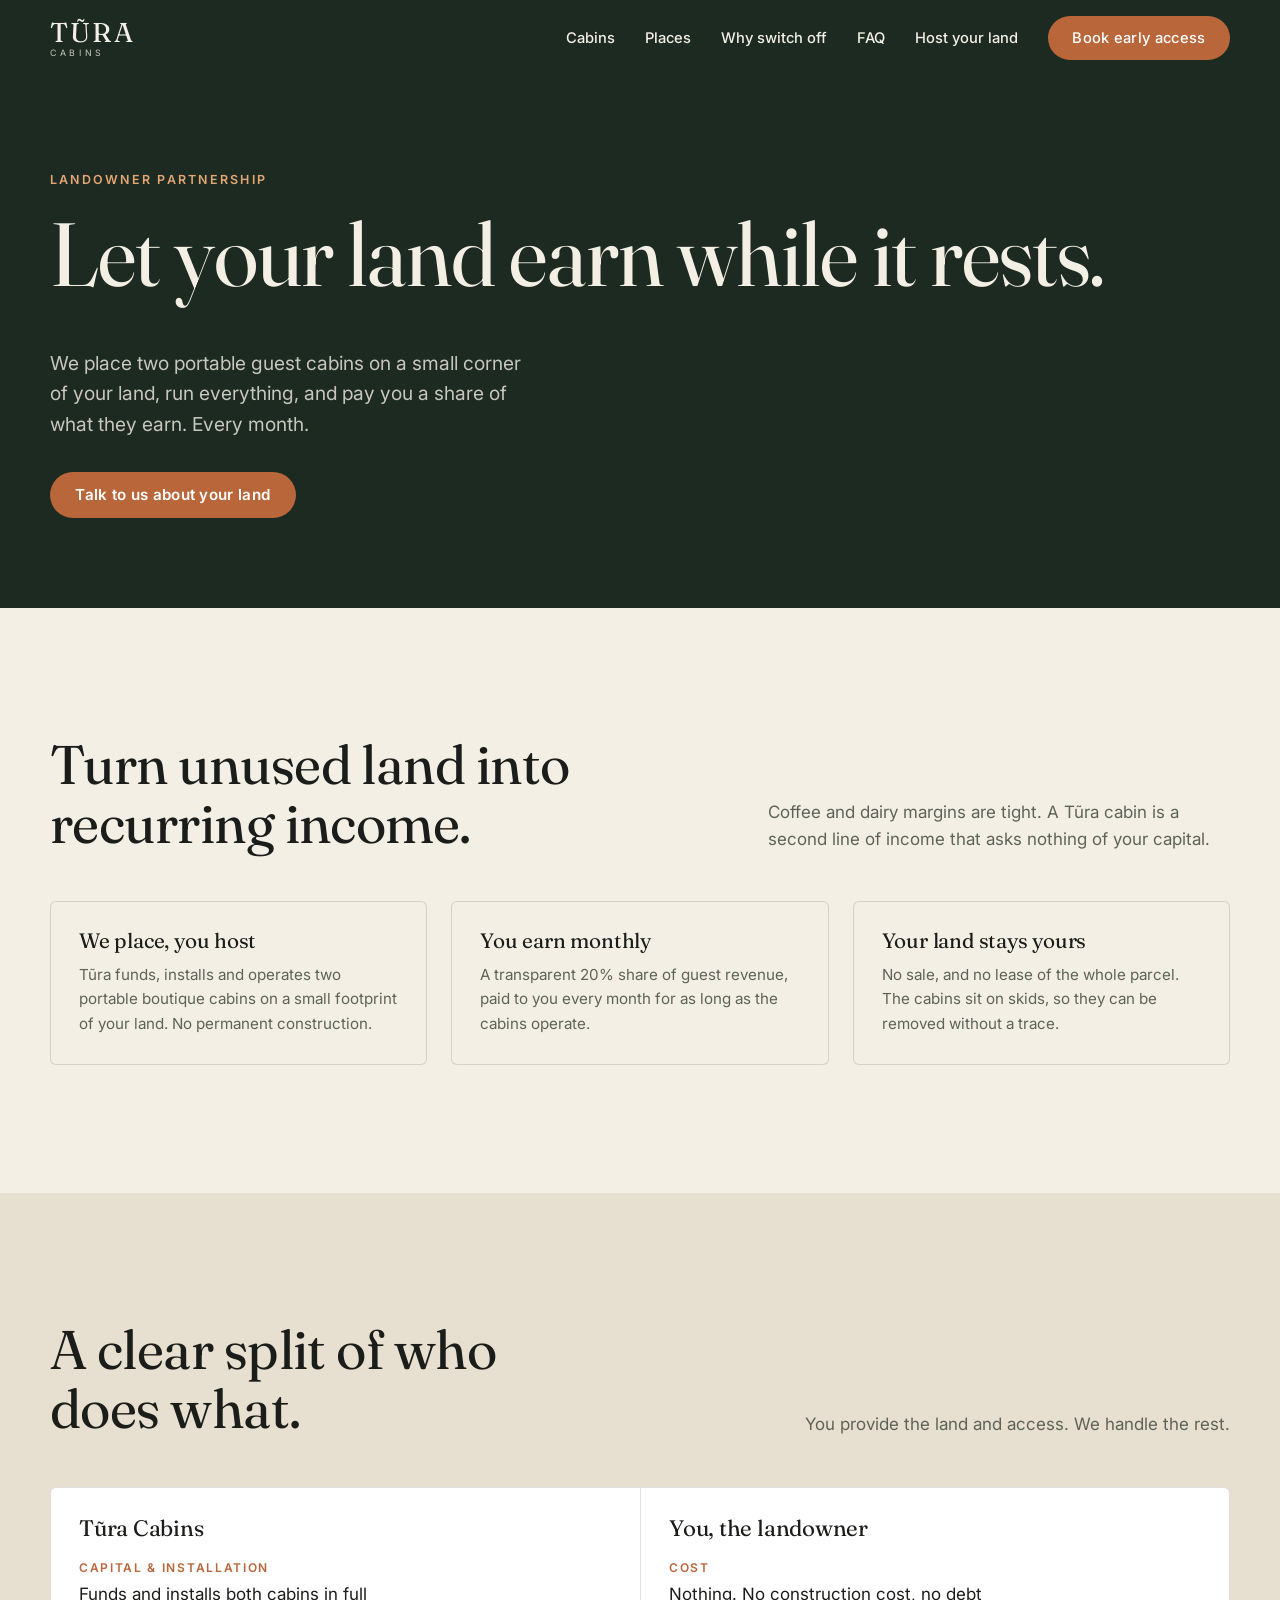
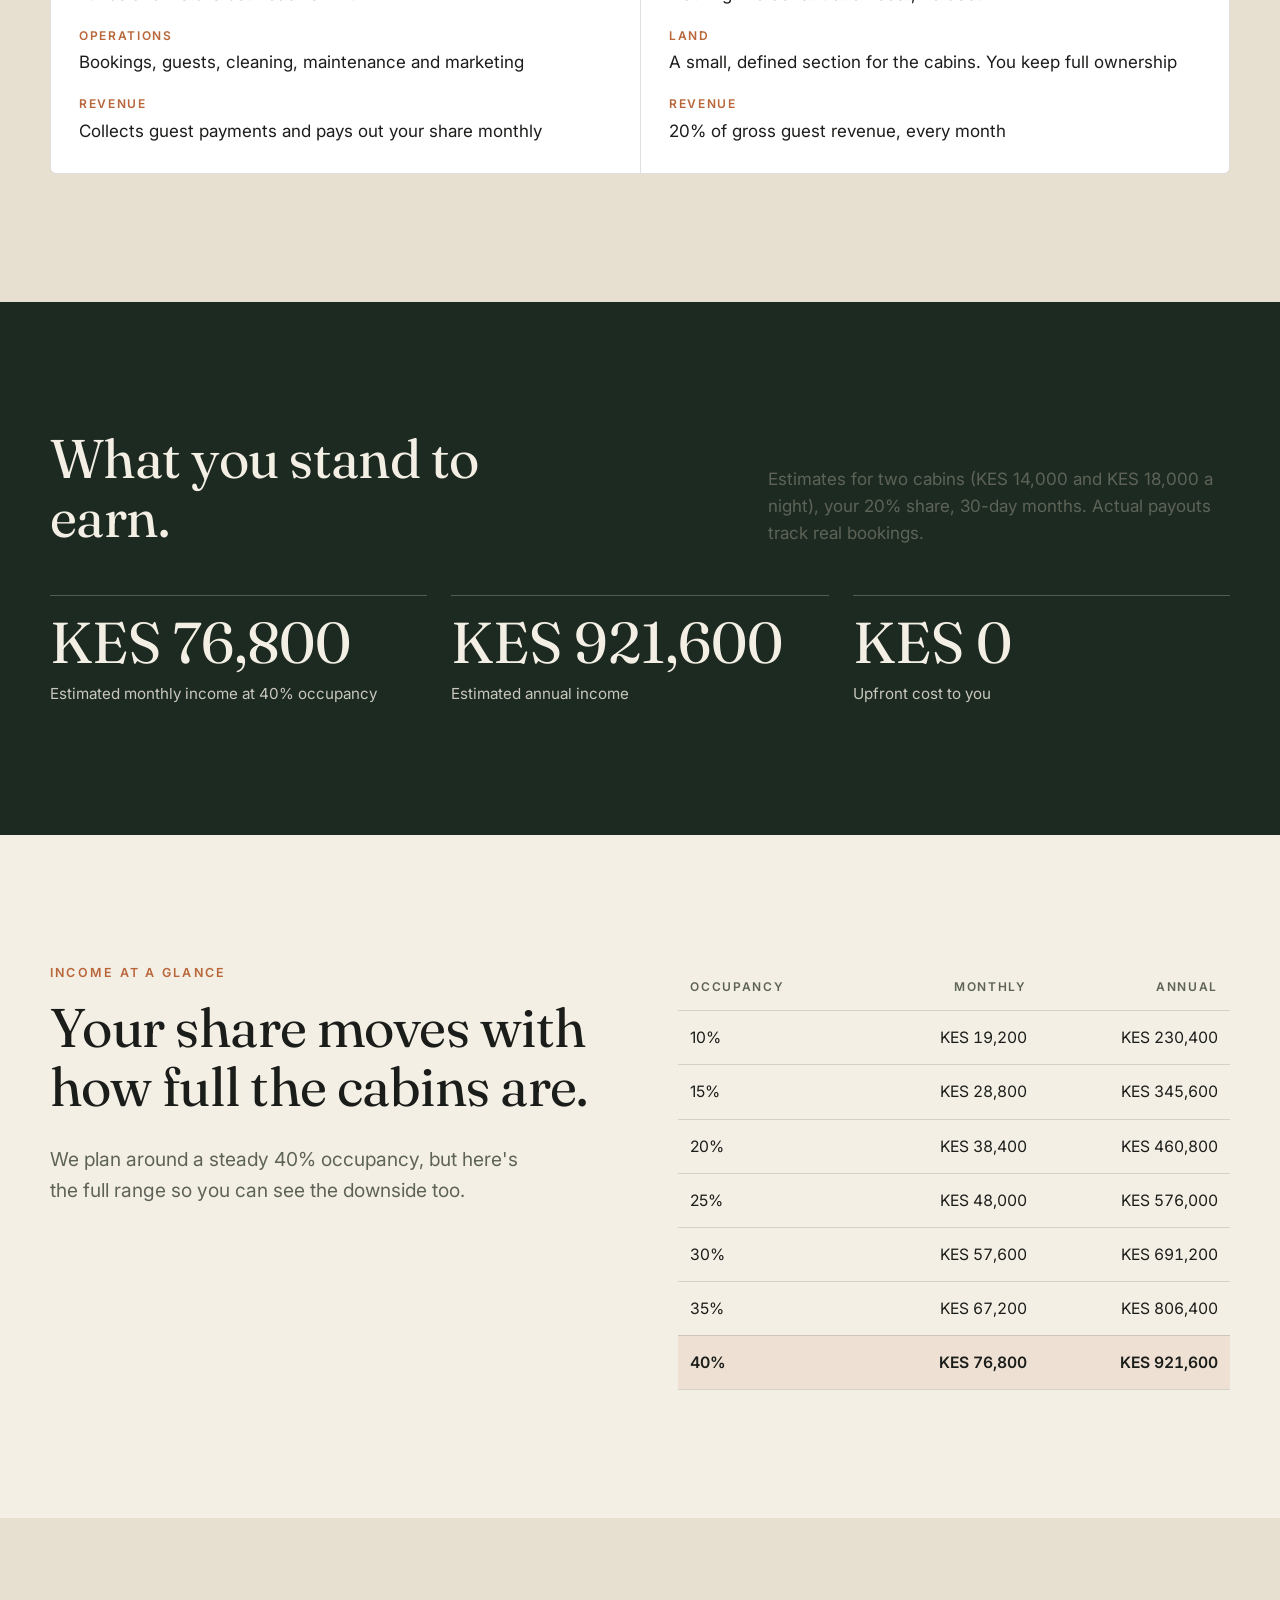
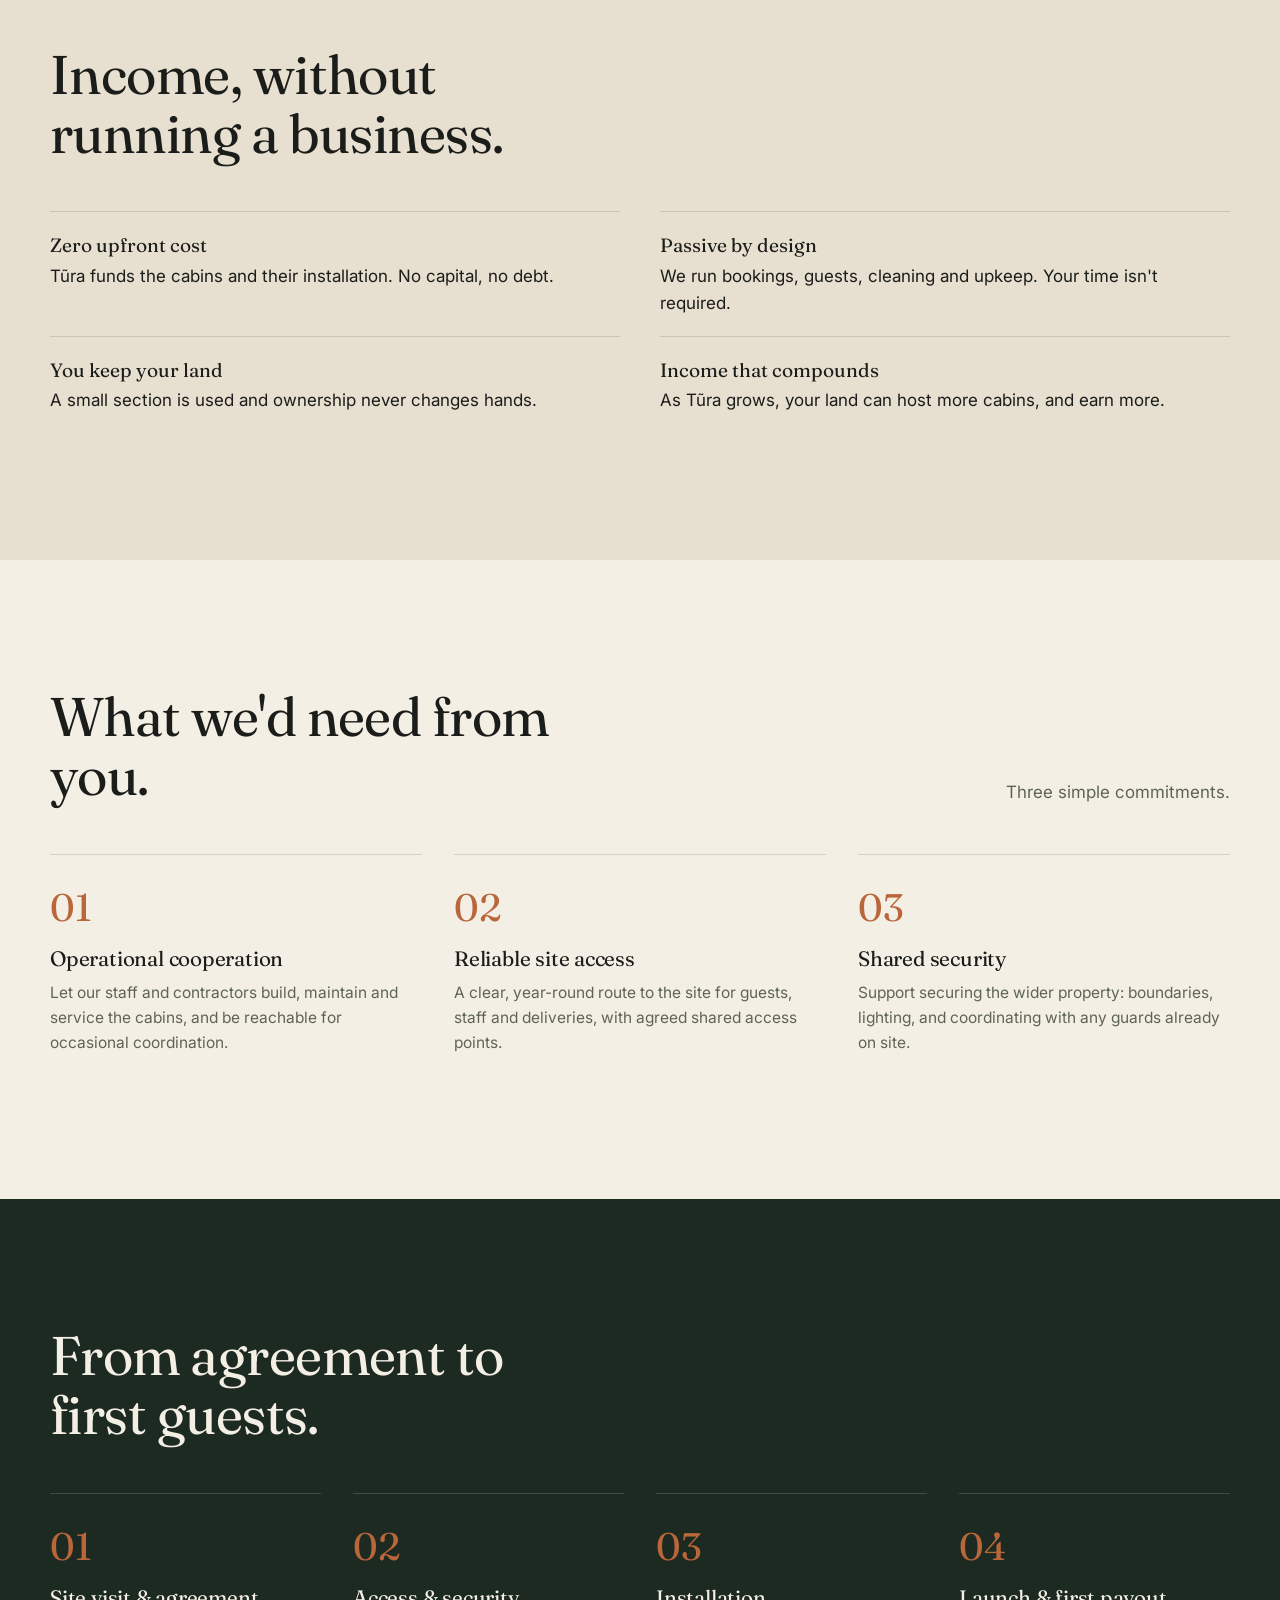
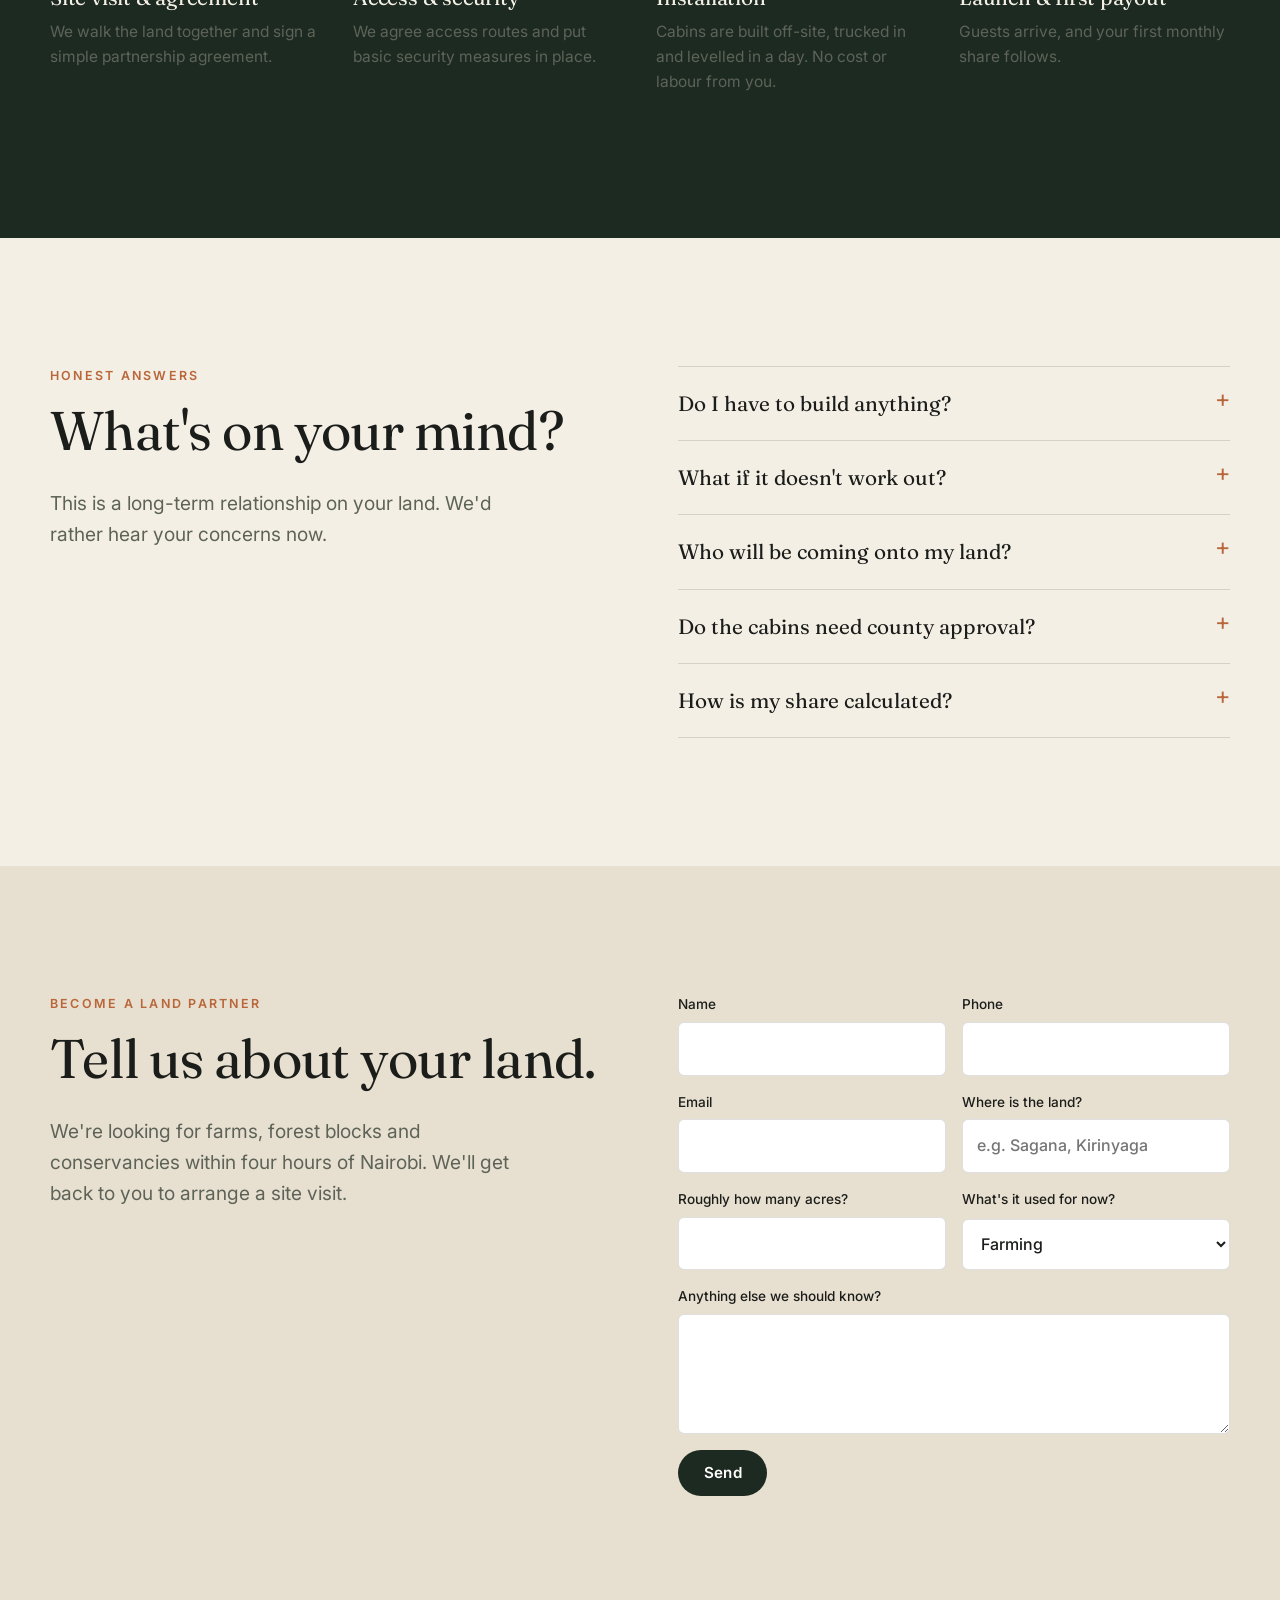
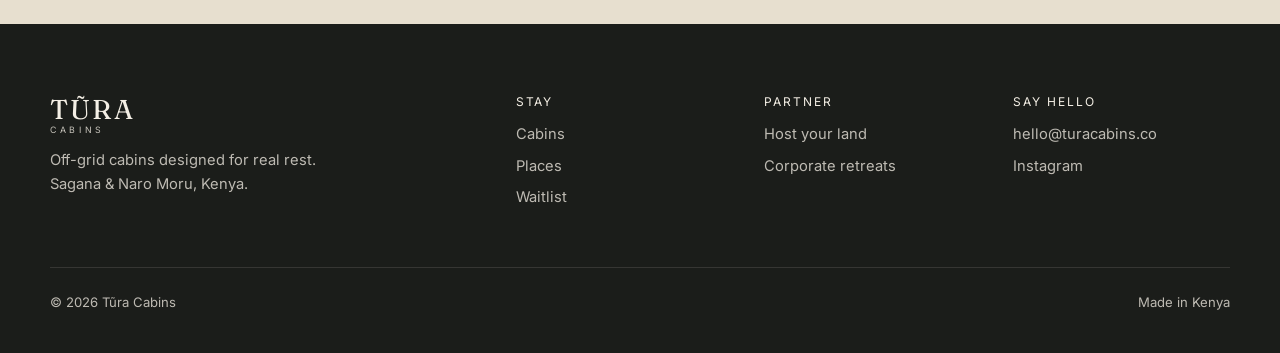
==== host/index.html @ 4e968762 "Build Tũra Cabins static site with Netlify config Home page for guests (cabins, places, add-ons, FAQ" ====
<!doctype html>
<html lang="en">
<head>
  <meta charset="utf-8">
  <meta name="viewport" content="width=device-width, initial-scale=1">
  <title>Host a cabin · Tũra Cabins</title>
  <meta name="description" content="Earn a monthly share of guest revenue by hosting portable Tũra cabins on a small corner of your land. Zero upfront cost, and your land stays yours.">
  <meta property="og:title" content="Tũra Cabins · Designed for real rest">
  <meta property="og:description" content="Off-grid cabins in Sagana & Naro Moru, Kenya. 2–4 hours from Nairobi.">
  <meta property="og:type" content="website">
  <meta name="theme-color" content="#1d2a21">
  <link rel="icon" href="/assets/img/favicon.svg" type="image/svg+xml">
  <link rel="preconnect" href="https://fonts.googleapis.com">
  <link rel="preconnect" href="https://fonts.gstatic.com" crossorigin>
  <link href="https://fonts.googleapis.com/css2?family=Fraunces:opsz,wght@9..144,300;9..144,400&family=Inter:wght@400;500;600&display=swap" rel="stylesheet">
  <link rel="stylesheet" href="/assets/css/styles.css">
</head>
<body>

<header class="site-header" data-header>
  <nav class="wrap nav" aria-label="Main">
    <a href="/" class="logo" aria-label="Tũra Cabins home">TŨRA<small>CABINS</small></a>
    <button class="nav__toggle" aria-label="Open menu" aria-expanded="false" data-nav-toggle><span></span><span></span><span></span></button>
    <ul class="nav__links" data-nav>
      <li><a href="/#cabins">Cabins</a></li>
      <li><a href="/#places">Places</a></li>
      <li><a href="/#why">Why switch off</a></li>
      <li><a href="/#faq">FAQ</a></li>
      <li><a href="/host/">Host your land</a></li>
      <li><a href="/#waitlist" class="btn">Book early access</a></li>
    </ul>
  </nav>
</header>

<main>

  <section class="page-hero">
    <div class="wrap">
      <span class="eyebrow" style="color:#e2a574">Landowner partnership</span>
      <h1>Let your land earn while it rests.</h1>
      <p class="lede" style="color:rgba(244,239,229,.8)">We place two portable guest cabins on a small corner of your land, run everything, and pay you a share of what they earn. Every month.</p>
      <div class="hero__ctas"><a href="#enquire" class="btn">Talk to us about your land</a></div>
    </div>
  </section>

  <section class="section">
    <div class="wrap">
      <div class="section-head reveal">
        <h2>Turn unused land into recurring income.</h2>
        <p>Coffee and dairy margins are tight. A Tũra cabin is a second line of income that asks nothing of your capital.</p>
      </div>
      <div class="cards">
        <div class="extra reveal"><h3>We place, you host</h3><p>Tũra funds, installs and operates two portable boutique cabins on a small footprint of your land. No permanent construction.</p></div>
        <div class="extra reveal"><h3>You earn monthly</h3><p>A transparent 20% share of guest revenue, paid to you every month for as long as the cabins operate.</p></div>
        <div class="extra reveal"><h3>Your land stays yours</h3><p>No sale, and no lease of the whole parcel. The cabins sit on skids, so they can be removed without a trace.</p></div>
      </div>
    </div>
  </section>

  <section class="section section--sand">
    <div class="wrap">
      <div class="section-head reveal">
        <h2>A clear split of who does what.</h2>
        <p>You provide the land and access. We handle the rest.</p>
      </div>
      <div class="compare reveal">
        <div>
          <h3>Tũra Cabins</h3>
          <dl>
            <dt>Capital &amp; installation</dt><dd>Funds and installs both cabins in full</dd>
            <dt>Operations</dt><dd>Bookings, guests, cleaning, maintenance and marketing</dd>
            <dt>Revenue</dt><dd>Collects guest payments and pays out your share monthly</dd>
          </dl>
        </div>
        <div>
          <h3>You, the landowner</h3>
          <dl>
            <dt>Cost</dt><dd>Nothing. No construction cost, no debt</dd>
            <dt>Land</dt><dd>A small, defined section for the cabins. You keep full ownership</dd>
            <dt>Revenue</dt><dd>20% of gross guest revenue, every month</dd>
          </dl>
        </div>
      </div>
    </div>
  </section>

  <section class="section section--dark">
    <div class="wrap">
      <div class="section-head reveal">
        <h2>What you stand to earn.</h2>
        <p>Estimates for two cabins (KES 14,000 and KES 18,000 a night), your 20% share, 30-day months. Actual payouts track real bookings.</p>
      </div>
      <div class="stats reveal">
        <div class="stat"><span class="stat__num">KES 76,800</span><span class="stat__label">Estimated monthly income at 40% occupancy</span></div>
        <div class="stat"><span class="stat__num">KES 921,600</span><span class="stat__label">Estimated annual income</span></div>
        <div class="stat"><span class="stat__num">KES 0</span><span class="stat__label">Upfront cost to you</span></div>
      </div>
    </div>
  </section>

  <section class="section">
    <div class="wrap split split--top">
      <div class="reveal">
        <span class="eyebrow">Income at a glance</span>
        <h2>Your share moves with how full the cabins are.</h2>
        <p class="lede">We plan around a steady 40% occupancy, but here's the full range so you can see the downside too.</p>
      </div>
      <div class="table-wrap reveal">
        <table>
          <thead><tr><th>Occupancy</th><th>Monthly</th><th>Annual</th></tr></thead>
          <tbody>
            <tr><td>10%</td><td>KES 19,200</td><td>KES 230,400</td></tr>
            <tr><td>15%</td><td>KES 28,800</td><td>KES 345,600</td></tr>
            <tr><td>20%</td><td>KES 38,400</td><td>KES 460,800</td></tr>
            <tr><td>25%</td><td>KES 48,000</td><td>KES 576,000</td></tr>
            <tr><td>30%</td><td>KES 57,600</td><td>KES 691,200</td></tr>
            <tr><td>35%</td><td>KES 67,200</td><td>KES 806,400</td></tr>
            <tr class="is-highlight"><td>40%</td><td>KES 76,800</td><td>KES 921,600</td></tr>
          </tbody>
        </table>
      </div>
    </div>
  </section>

  <section class="section section--sand">
    <div class="wrap">
      <div class="section-head reveal">
        <h2>Income, without running a business.</h2>
      </div>
      <ul class="features reveal">
        <li><strong>Zero upfront cost</strong>Tũra funds the cabins and their installation. No capital, no debt.</li>
        <li><strong>Passive by design</strong>We run bookings, guests, cleaning and upkeep. Your time isn't required.</li>
        <li><strong>You keep your land</strong>A small section is used and ownership never changes hands.</li>
        <li><strong>Income that compounds</strong>As Tũra grows, your land can host more cabins, and earn more.</li>
      </ul>
    </div>
  </section>

  <section class="section">
    <div class="wrap">
      <div class="section-head reveal">
        <h2>What we'd need from you.</h2>
        <p>Three simple commitments.</p>
      </div>
      <ol class="steps">
        <li class="reveal"><h3>Operational cooperation</h3><p>Let our staff and contractors build, maintain and service the cabins, and be reachable for occasional coordination.</p></li>
        <li class="reveal"><h3>Reliable site access</h3><p>A clear, year-round route to the site for guests, staff and deliveries, with agreed shared access points.</p></li>
        <li class="reveal"><h3>Shared security</h3><p>Support securing the wider property: boundaries, lighting, and coordinating with any guards already on site.</p></li>
      </ol>
    </div>
  </section>

  <section class="section section--dark">
    <div class="wrap">
      <div class="section-head reveal">
        <h2>From agreement to first guests.</h2>
      </div>
      <ol class="steps steps--4">
        <li class="reveal"><h3>Site visit &amp; agreement</h3><p>We walk the land together and sign a simple partnership agreement.</p></li>
        <li class="reveal"><h3>Access &amp; security</h3><p>We agree access routes and put basic security measures in place.</p></li>
        <li class="reveal"><h3>Installation</h3><p>Cabins are built off-site, trucked in and levelled in a day. No cost or labour from you.</p></li>
        <li class="reveal"><h3>Launch &amp; first payout</h3><p>Guests arrive, and your first monthly share follows.</p></li>
      </ol>
    </div>
  </section>

  <section class="section" id="host-faq">
    <div class="wrap split split--top">
      <div class="reveal">
        <span class="eyebrow">Honest answers</span>
        <h2>What's on your mind?</h2>
        <p class="lede">This is a long-term relationship on your land. We'd rather hear your concerns now.</p>
      </div>
      <div class="faq reveal">
        <details><summary>Do I have to build anything?</summary><p>No. The cabins are built off-site on steel skids, then placed and levelled. They run on solar and rainwater with composting toilets, so there's no grid connection, septic tank or borehole to dig.</p></details>
        <details><summary>What if it doesn't work out?</summary><p>Because the cabins are portable, they can be moved and the land returned as it was.</p></details>
        <details><summary>Who will be coming onto my land?</summary><p>Guests who book through Tũra, plus our own staff and contractors for cleaning and maintenance. We agree access routes and security arrangements with you before anything is installed.</p></details>
        <details><summary>Do the cabins need county approval?</summary><p>The cabins are non-permanent and relocatable. We still register with the Tourism Regulatory Authority and license at county level.</p></details>
        <details><summary>How is my share calculated?</summary><p>You receive 20% of gross guest revenue from the cabins on your land, paid monthly, with a clear statement of nights sold.</p></details>
      </div>
    </div>
  </section>

  <section class="section section--sand" id="enquire">
    <div class="wrap split split--top">
      <div class="reveal">
        <span class="eyebrow">Become a land partner</span>
        <h2>Tell us about your land.</h2>
        <p class="lede">We're looking for farms, forest blocks and conservancies within four hours of Nairobi. We'll get back to you to arrange a site visit.</p>
      </div>
      <form class="form reveal" name="host" method="POST" action="/thanks/" data-netlify="true" netlify-honeypot="bot-field">
        <input type="hidden" name="form-name" value="host">
        <p class="hidden"><label>Don't fill this out <input name="bot-field"></label></p>
        <div class="form__row">
          <label>Name<input type="text" name="name" autocomplete="name" required></label>
          <label>Phone<input type="tel" name="phone" autocomplete="tel" required></label>
        </div>
        <div class="form__row">
          <label>Email<input type="email" name="email" autocomplete="email"></label>
          <label>Where is the land?<input type="text" name="location" placeholder="e.g. Sagana, Kirinyaga" required></label>
        </div>
        <div class="form__row">
          <label>Roughly how many acres?<input type="text" name="acres"></label>
          <label>What's it used for now?
            <select name="land_use">
              <option>Farming</option>
              <option>Forest / woodland</option>
              <option>Conservancy</option>
              <option>Unused</option>
              <option>Other</option>
            </select>
          </label>
        </div>
        <label>Anything else we should know?<textarea name="message"></textarea></label>
        <button type="submit" class="btn btn--dark">Send</button>
      </form>
    </div>
  </section>

</main>

<footer class="site-footer">
  <div class="wrap">
    <div class="footer__grid">
      <div>
        <a href="/" class="logo">TŨRA<small>CABINS</small></a>
        <p>Off-grid cabins designed for real rest.<br>Sagana &amp; Naro Moru, Kenya.</p>
      </div>
      <div>
        <h4>Stay</h4>
        <ul>
          <li><a href="/#cabins">Cabins</a></li>
          <li><a href="/#places">Places</a></li>
          <li><a href="/#waitlist">Waitlist</a></li>
        </ul>
      </div>
      <div>
        <h4>Partner</h4>
        <ul>
          <li><a href="/host/">Host your land</a></li>
          <li><a href="mailto:hello@turacabins.co?subject=Corporate%20retreats">Corporate retreats</a></li>
        </ul>
      </div>
      <div>
        <h4>Say hello</h4>
        <ul>
          <li><a href="mailto:hello@turacabins.co">hello@turacabins.co</a></li>
          <li><a href="https://instagram.com/" rel="noopener">Instagram</a></li>
        </ul>
      </div>
    </div>
    <div class="footer__base">
      <span>© <span data-year>2026</span> Tũra Cabins</span>
      <span>Made in Kenya</span>
    </div>
  </div>
</footer>

<script src="/assets/js/main.js" defer></script>
</body>
</html>
---- assets/css/styles.css ----
/* Tũra Cabins */
:root {
  --forest: #1d2a21;
  --forest-2: #2b3d2f;
  --moss: #6d7b51;
  --clay: #b8663a;
  --clay-dark: #9a5230;
  --bone: #f4efe5;
  --sand: #e7dfcf;
  --ink: #1b1d1a;
  --muted: #5e6358;
  --line: rgba(27, 29, 26, 0.14);
  --serif: "Fraunces", Georgia, "Times New Roman", serif;
  --sans: "Inter", system-ui, -apple-system, "Segoe UI", Roboto, sans-serif;
  --wrap: 1180px;
  --radius: 6px;
}

*, *::before, *::after { box-sizing: border-box; }
html { scroll-behavior: smooth; }
body {
  margin: 0;
  font-family: var(--sans);
  font-size: 17px;
  line-height: 1.6;
  color: var(--ink);
  background: var(--bone);
  -webkit-font-smoothing: antialiased;
}
img, svg { display: block; max-width: 100%; }
a { color: inherit; }
h1, h2, h3, h4 {
  font-family: var(--serif);
  font-weight: 400;
  line-height: 1.08;
  letter-spacing: -0.01em;
  margin: 0 0 0.5em;
}
h1 { font-size: clamp(2.8rem, 7vw, 5.6rem); }
h2 { font-size: clamp(2rem, 4.4vw, 3.4rem); }
h3 { font-size: 1.5rem; }
p { margin: 0 0 1em; }

.wrap { width: min(100% - 32px, var(--wrap)); margin-inline: auto; }
.eyebrow {
  font-size: 0.78rem;
  letter-spacing: 0.18em;
  text-transform: uppercase;
  font-weight: 600;
  color: var(--clay);
  margin-bottom: 1rem;
  display: block;
}
.lede { font-size: 1.2rem; color: var(--muted); max-width: 40ch; }
.section { padding: clamp(72px, 10vw, 140px) 0; }
.section--dark { background: var(--forest); color: var(--bone); }
.section--dark .lede, .section--dark p { color: rgba(244, 239, 229, 0.78); }
.section--sand { background: var(--sand); }

/* Buttons */
.btn {
  display: inline-flex;
  align-items: center;
  gap: 0.5em;
  padding: 0.95em 1.6em;
  border-radius: 999px;
  border: 1px solid transparent;
  background: var(--clay);
  color: #fff;
  font: 600 0.95rem/1 var(--sans);
  letter-spacing: 0.02em;
  text-decoration: none;
  cursor: pointer;
  transition: background 0.2s, color 0.2s, border-color 0.2s;
}
.btn:hover { background: var(--clay-dark); }
.btn--ghost { background: transparent; border-color: currentColor; color: inherit; }
.btn--ghost:hover { background: var(--bone); color: var(--forest); border-color: var(--bone); }
.btn--dark { background: var(--forest); }
.btn--dark:hover { background: var(--forest-2); }

/* Header */
.site-header {
  position: fixed;
  inset: 0 0 auto 0;
  z-index: 50;
  color: var(--bone);
  transition: background 0.3s, color 0.3s, box-shadow 0.3s;
}
.site-header.is-solid,
.site-header--solid {
  background: var(--bone);
  color: var(--ink);
  box-shadow: 0 1px 0 var(--line);
}
.nav {
  display: flex;
  align-items: center;
  justify-content: space-between;
  height: 76px;
  gap: 24px;
}
.logo {
  font-family: var(--serif);
  font-size: 1.7rem;
  letter-spacing: 0.08em;
  text-decoration: none;
  line-height: 1;
}
.logo small {
  display: block;
  font-family: var(--sans);
  font-size: 0.55rem;
  letter-spacing: 0.42em;
  margin-top: 3px;
  opacity: 0.8;
}
.nav__links { display: flex; align-items: center; gap: 30px; list-style: none; margin: 0; padding: 0; }
.nav__links a { text-decoration: none; font-size: 0.92rem; font-weight: 500; }
.nav__links a:not(.btn):hover { text-decoration: underline; text-underline-offset: 5px; }
.nav__toggle {
  display: none;
  background: none;
  border: 0;
  color: inherit;
  padding: 8px;
  cursor: pointer;
}
.nav__toggle span { display: block; width: 24px; height: 2px; background: currentColor; margin: 5px 0; }

@media (max-width: 860px) {
  .nav__toggle { display: block; }
  .nav__links {
    position: fixed;
    inset: 76px 0 auto 0;
    flex-direction: column;
    align-items: flex-start;
    gap: 22px;
    padding: 28px 16px 36px;
    background: var(--bone);
    color: var(--ink);
    box-shadow: 0 12px 24px rgba(0, 0, 0, 0.08);
    display: none;
  }
  .nav__links.is-open { display: flex; }
  .nav__links a { font-size: 1.1rem; }
}

/* Hero */
.hero {
  position: relative;
  min-height: 100svh;
  display: flex;
  align-items: flex-end;
  color: var(--bone);
  background: var(--forest);
  overflow: hidden;
}
.hero__art { position: absolute; inset: 0; width: 100%; height: 100%; }
.hero__art svg { width: 100%; height: 100%; }
.hero::after {
  content: "";
  position: absolute;
  inset: 0;
  background: linear-gradient(to top, rgba(20, 28, 22, 0.75) 0%, rgba(20, 28, 22, 0.25) 55%, transparent 80%);
}
@media (min-width: 861px) {
  .hero::after { background: linear-gradient(to right, rgba(20, 28, 22, 0.6) 0%, transparent 55%); }
}
.hero__content { position: relative; z-index: 1; padding: 140px 0 clamp(56px, 9vw, 110px); }
.hero h1 { max-width: 12ch; margin-bottom: 0.3em; }
.hero p { font-size: clamp(1.1rem, 2vw, 1.35rem); max-width: 36ch; color: rgba(244, 239, 229, 0.85); }
.hero__ctas { display: flex; flex-wrap: wrap; gap: 14px; margin-top: 2rem; }
.hero__meta {
  display: flex;
  flex-wrap: wrap;
  gap: 8px 28px;
  margin-top: 2.6rem;
  font-size: 0.82rem;
  letter-spacing: 0.14em;
  text-transform: uppercase;
  opacity: 0.8;
}

.page-hero {
  padding: 170px 0 90px;
  background: var(--forest);
  color: var(--bone);
}
.page-hero p { color: rgba(244, 239, 229, 0.8); }

/* Grids */
.split {
  display: grid;
  grid-template-columns: 1fr 1fr;
  gap: clamp(32px, 6vw, 96px);
  align-items: center;
}
.split--top { align-items: start; }
@media (max-width: 860px) { .split { grid-template-columns: 1fr; } }

.cards { display: grid; grid-template-columns: repeat(3, 1fr); gap: 24px; }
.cards--2 { grid-template-columns: repeat(2, 1fr); }
.cards--4 { grid-template-columns: repeat(4, 1fr); }
@media (max-width: 1000px) { .cards--4 { grid-template-columns: repeat(2, 1fr); } }
@media (max-width: 860px) { .cards, .cards--2 { grid-template-columns: 1fr; } }
@media (max-width: 560px) { .cards--4 { grid-template-columns: 1fr; } }

.section-head { display: flex; justify-content: space-between; align-items: end; gap: 24px; margin-bottom: 48px; flex-wrap: wrap; }
.section-head h2 { margin: 0; max-width: 16ch; }
.section-head p { max-width: 42ch; margin: 0; color: var(--muted); }

/* Placeholder imagery */
.ph {
  position: relative;
  aspect-ratio: 4 / 5;
  border-radius: var(--radius);
  overflow: hidden;
  background: var(--forest-2);
}
.ph img, .ph svg { width: 100%; height: 100%; object-fit: cover; }
.ph--wide { aspect-ratio: 16 / 10; }
.ph__tag {
  position: absolute;
  left: 14px;
  bottom: 14px;
  font-size: 0.72rem;
  letter-spacing: 0.14em;
  text-transform: uppercase;
  color: var(--bone);
  background: rgba(29, 42, 33, 0.55);
  padding: 6px 10px;
  border-radius: 999px;
}

/* Cabin cards */
.cabin {
  background: #fff;
  border-radius: var(--radius);
  overflow: hidden;
  display: flex;
  flex-direction: column;
  border: 1px solid var(--line);
}
.cabin .ph { border-radius: 0; aspect-ratio: 4 / 3; }
.cabin__body { padding: 26px 26px 30px; display: flex; flex-direction: column; flex: 1; }
.cabin__price { font-family: var(--serif); font-size: 1.9rem; margin: 0.2em 0 0.1em; }
.cabin__price small { font-family: var(--sans); font-size: 0.85rem; color: var(--muted); }
.cabin ul { list-style: none; padding: 0; margin: 1rem 0 1.6rem; border-top: 1px solid var(--line); }
.cabin li { padding: 10px 0; border-bottom: 1px solid var(--line); font-size: 0.95rem; }
.cabin .btn { margin-top: auto; align-self: flex-start; }
.note { font-size: 0.9rem; color: var(--muted); margin-top: 28px; }

/* Location cards */
.place { position: relative; color: var(--bone); border-radius: var(--radius); overflow: hidden; }
.place .ph { aspect-ratio: 3 / 4; }
.place__body {
  position: absolute;
  inset: auto 0 0 0;
  padding: 28px;
  background: linear-gradient(to top, rgba(20, 28, 22, 0.85), transparent);
}
.place__body h3 { margin-bottom: 0.2em; font-size: 2rem; }
.place__body p { margin: 0; color: rgba(244, 239, 229, 0.85); font-size: 0.95rem; }
.badge {
  display: inline-block;
  font-size: 0.7rem;
  letter-spacing: 0.14em;
  text-transform: uppercase;
  font-weight: 600;
  padding: 5px 10px;
  border-radius: 999px;
  background: var(--clay);
  color: #fff;
  margin-bottom: 12px;
}
.badge--muted { background: rgba(244, 239, 229, 0.2); }

/* Lists of features */
.features { display: grid; grid-template-columns: repeat(2, 1fr); gap: 0 40px; margin: 0; padding: 0; list-style: none; }
.features li { padding: 18px 0; border-top: 1px solid var(--line); }
.features strong { display: block; font-family: var(--serif); font-weight: 400; font-size: 1.2rem; margin-bottom: 2px; }
.section--dark .features li { border-color: rgba(244, 239, 229, 0.16); }
@media (max-width: 560px) { .features { grid-template-columns: 1fr; } }

.absent { display: flex; flex-wrap: wrap; gap: 10px; margin-top: 1.4rem; padding: 0; list-style: none; }
.absent li {
  border: 1px solid rgba(244, 239, 229, 0.35);
  border-radius: 999px;
  padding: 8px 16px;
  font-size: 0.9rem;
  text-decoration: line-through;
  text-decoration-color: var(--clay);
  text-decoration-thickness: 2px;
}

/* Steps */
.steps { counter-reset: step; display: grid; grid-template-columns: repeat(3, 1fr); gap: 32px; list-style: none; padding: 0; margin: 0; }
.steps--4 { grid-template-columns: repeat(4, 1fr); }
.steps li { counter-increment: step; border-top: 1px solid var(--line); padding-top: 22px; }
.steps li::before {
  content: "0" counter(step);
  display: block;
  font-family: var(--serif);
  font-size: 2.4rem;
  color: var(--clay);
  margin-bottom: 10px;
}
.steps h3 { font-size: 1.3rem; }
.steps p { color: var(--muted); font-size: 0.97rem; }
.section--dark .steps li { border-color: rgba(244, 239, 229, 0.16); }
@media (max-width: 1000px) { .steps--4 { grid-template-columns: repeat(2, 1fr); } }
@media (max-width: 760px) { .steps, .steps--4 { grid-template-columns: 1fr; } }

/* Extras */
.extra { padding: 28px; border-radius: var(--radius); background: var(--bone); border: 1px solid var(--line); }
.extra h3 { font-size: 1.3rem; }
.extra p { color: var(--muted); font-size: 0.95rem; margin: 0; }
.extra .badge { background: var(--moss); }

/* Quote */
.quote {
  font-family: var(--serif);
  font-size: clamp(1.6rem, 3.4vw, 2.6rem);
  line-height: 1.2;
  max-width: 24ch;
  margin: 0 0 1rem;
}
.quote-by { font-size: 0.85rem; letter-spacing: 0.14em; text-transform: uppercase; opacity: 0.7; }

/* Stats */
.stats { display: grid; grid-template-columns: repeat(3, 1fr); gap: 24px; }
.stat { border-top: 1px solid rgba(244, 239, 229, 0.25); padding-top: 18px; }
.stat__num { font-family: var(--serif); font-size: clamp(2.2rem, 5vw, 3.6rem); line-height: 1; display: block; margin-bottom: 8px; }
.stat__label { font-size: 0.95rem; opacity: 0.8; }
@media (max-width: 760px) { .stats { grid-template-columns: 1fr; } }

/* Table */
.table-wrap { overflow-x: auto; }
table { width: 100%; border-collapse: collapse; font-size: 0.98rem; }
th, td { text-align: left; padding: 14px 12px; border-bottom: 1px solid var(--line); }
th { font-size: 0.75rem; letter-spacing: 0.14em; text-transform: uppercase; color: var(--muted); font-weight: 600; }
td:not(:first-child), th:not(:first-child) { text-align: right; font-variant-numeric: tabular-nums; }
tr.is-highlight td { background: rgba(184, 102, 58, 0.1); font-weight: 600; }

/* Comparison */
.compare { display: grid; grid-template-columns: 1fr 1fr; border: 1px solid var(--line); border-radius: var(--radius); overflow: hidden; background: #fff; }
.compare > div { padding: 28px; }
.compare > div + div { border-left: 1px solid var(--line); }
.compare h3 { font-size: 1.4rem; }
.compare dl { margin: 0; }
.compare dt { font-size: 0.75rem; letter-spacing: 0.14em; text-transform: uppercase; color: var(--clay); font-weight: 600; margin-top: 18px; }
.compare dd { margin: 4px 0 0; }
@media (max-width: 700px) {
  .compare { grid-template-columns: 1fr; }
  .compare > div + div { border-left: 0; border-top: 1px solid var(--line); }
}

/* FAQ */
.faq details { border-top: 1px solid var(--line); padding: 20px 0; }
.faq details:last-child { border-bottom: 1px solid var(--line); }
.faq summary {
  cursor: pointer;
  list-style: none;
  font-family: var(--serif);
  font-size: 1.3rem;
  display: flex;
  justify-content: space-between;
  gap: 16px;
}
.faq summary::-webkit-details-marker { display: none; }
.faq summary::after { content: "+"; font-family: var(--sans); color: var(--clay); font-size: 1.5rem; line-height: 1; }
.faq details[open] summary::after { content: "–"; }
.faq details p { margin: 14px 0 0; color: var(--muted); max-width: 64ch; }

/* Forms */
.form { display: grid; gap: 16px; }
.form__row { display: grid; grid-template-columns: 1fr 1fr; gap: 16px; }
@media (max-width: 560px) { .form__row { grid-template-columns: 1fr; } }
.form label { display: grid; gap: 6px; font-size: 0.85rem; font-weight: 500; }
.form input, .form select, .form textarea {
  width: 100%;
  font: inherit;
  font-size: 1rem;
  padding: 13px 14px;
  border-radius: var(--radius);
  border: 1px solid var(--line);
  background: #fff;
  color: var(--ink);
}
.form textarea { min-height: 120px; resize: vertical; }
.form input:focus, .form select:focus, .form textarea:focus { outline: 2px solid var(--clay); outline-offset: 1px; }
.section--dark .form input, .section--dark .form select, .section--dark .form textarea { border-color: transparent; }
.form .btn { justify-self: start; }
.hidden { position: absolute; left: -9999px; }

/* Footer */
.site-footer { background: var(--ink); color: rgba(244, 239, 229, 0.75); padding: 72px 0 40px; font-size: 0.92rem; }
.footer__grid { display: grid; grid-template-columns: 2fr 1fr 1fr 1fr; gap: 32px; }
.site-footer h4 { font-family: var(--sans); font-size: 0.75rem; letter-spacing: 0.16em; text-transform: uppercase; color: var(--bone); margin-bottom: 14px; }
.site-footer ul { list-style: none; margin: 0; padding: 0; display: grid; gap: 8px; }
.site-footer a { text-decoration: none; }
.site-footer a:hover { color: var(--bone); }
.site-footer .logo { color: var(--bone); display: inline-block; margin-bottom: 14px; }
.footer__base { margin-top: 56px; padding-top: 24px; border-top: 1px solid rgba(244, 239, 229, 0.12); display: flex; justify-content: space-between; flex-wrap: wrap; gap: 12px; font-size: 0.82rem; }
@media (max-width: 860px) { .footer__grid { grid-template-columns: 1fr 1fr; } }
@media (max-width: 480px) { .footer__grid { grid-template-columns: 1fr; } }

/* Reveal */
.reveal { opacity: 0; transform: translateY(18px); transition: opacity 0.8s ease, transform 0.8s ease; }
.reveal.is-in { opacity: 1; transform: none; }
@media (prefers-reduced-motion: reduce) {
  html { scroll-behavior: auto; }
  .reveal { opacity: 1; transform: none; transition: none; }
}
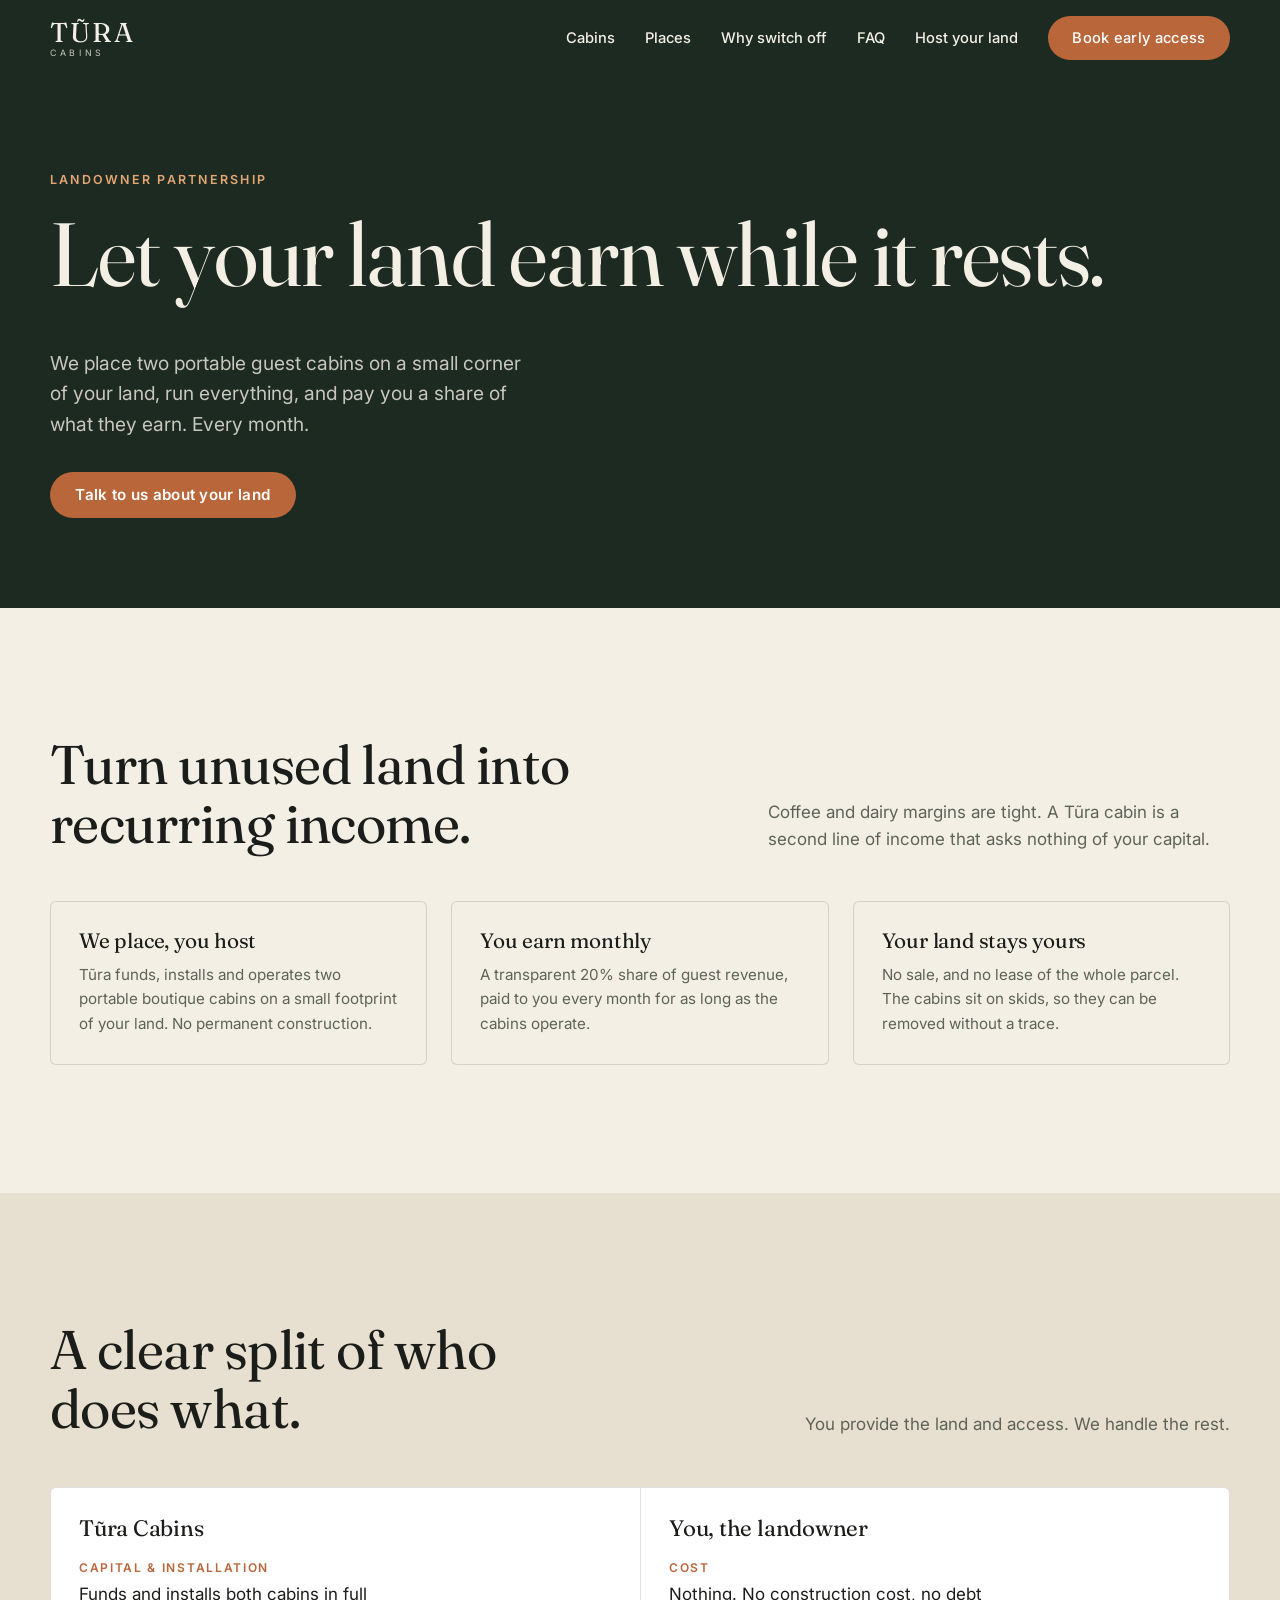
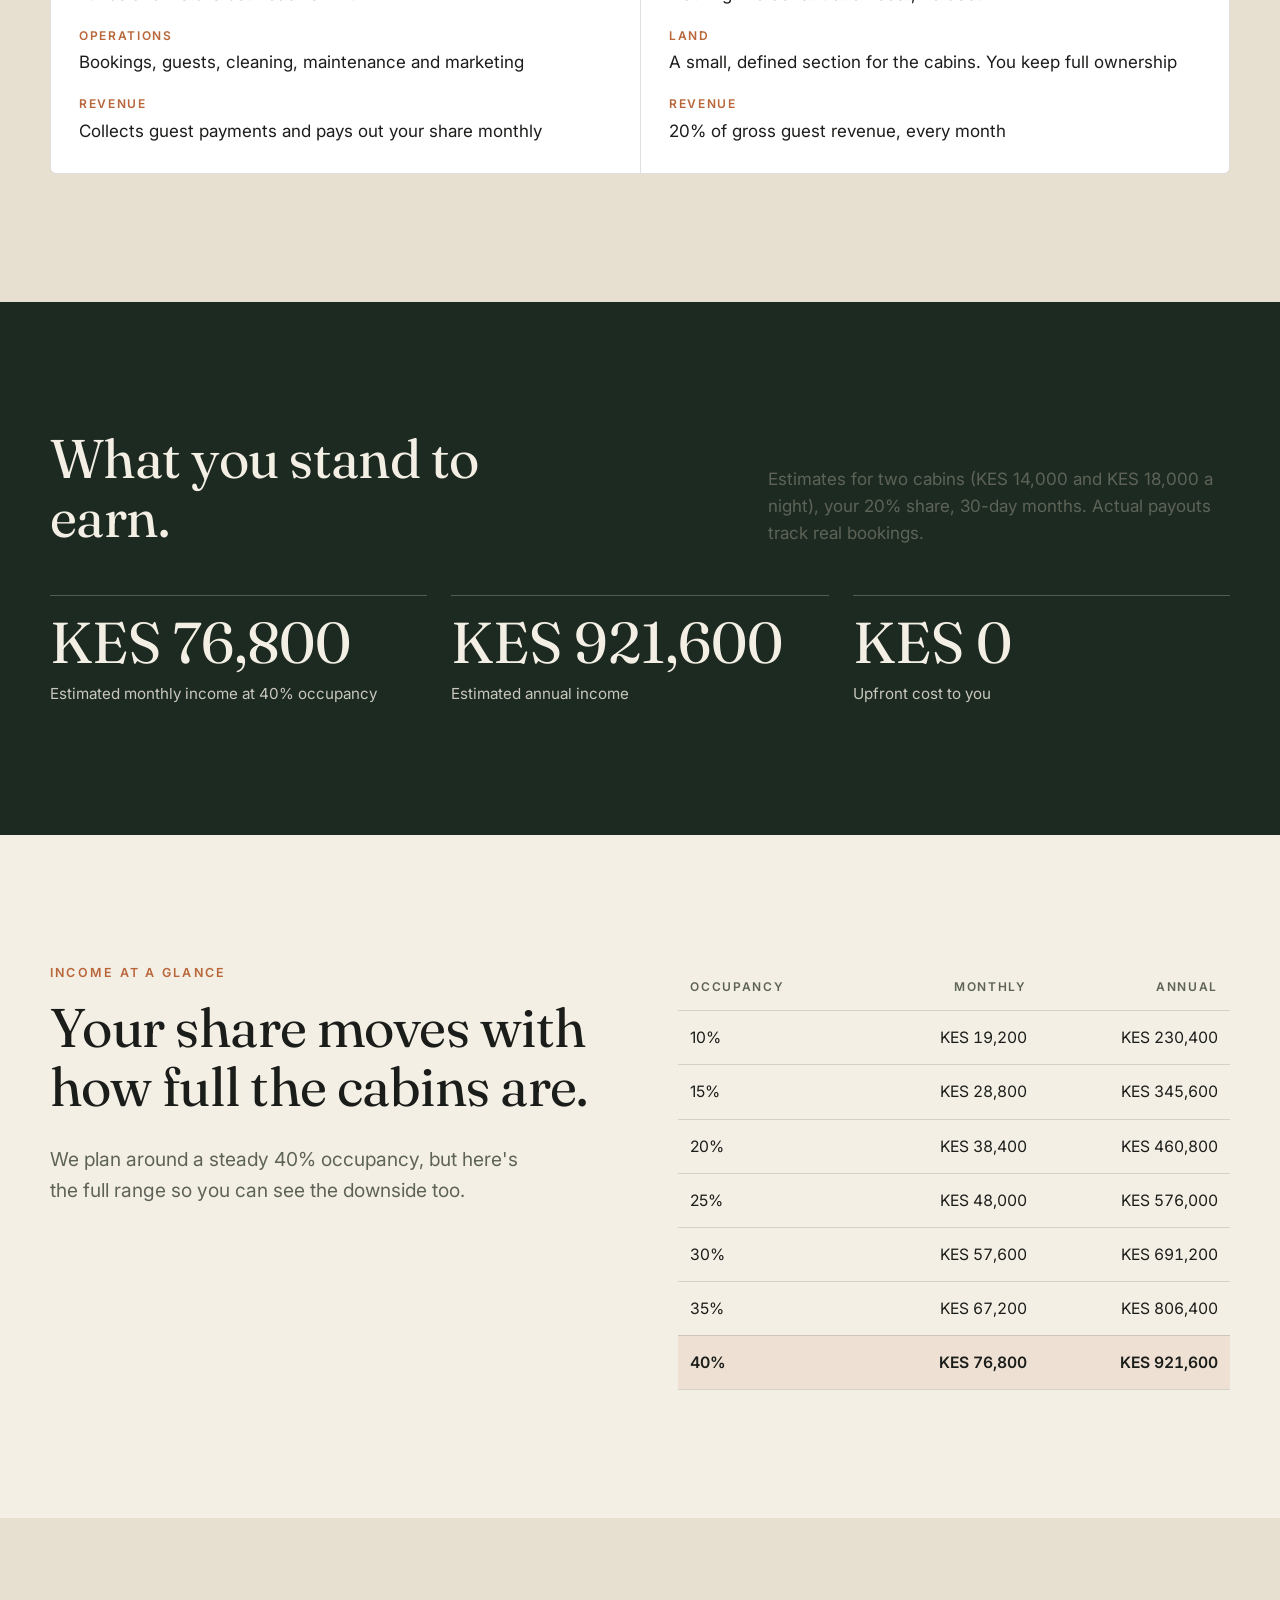
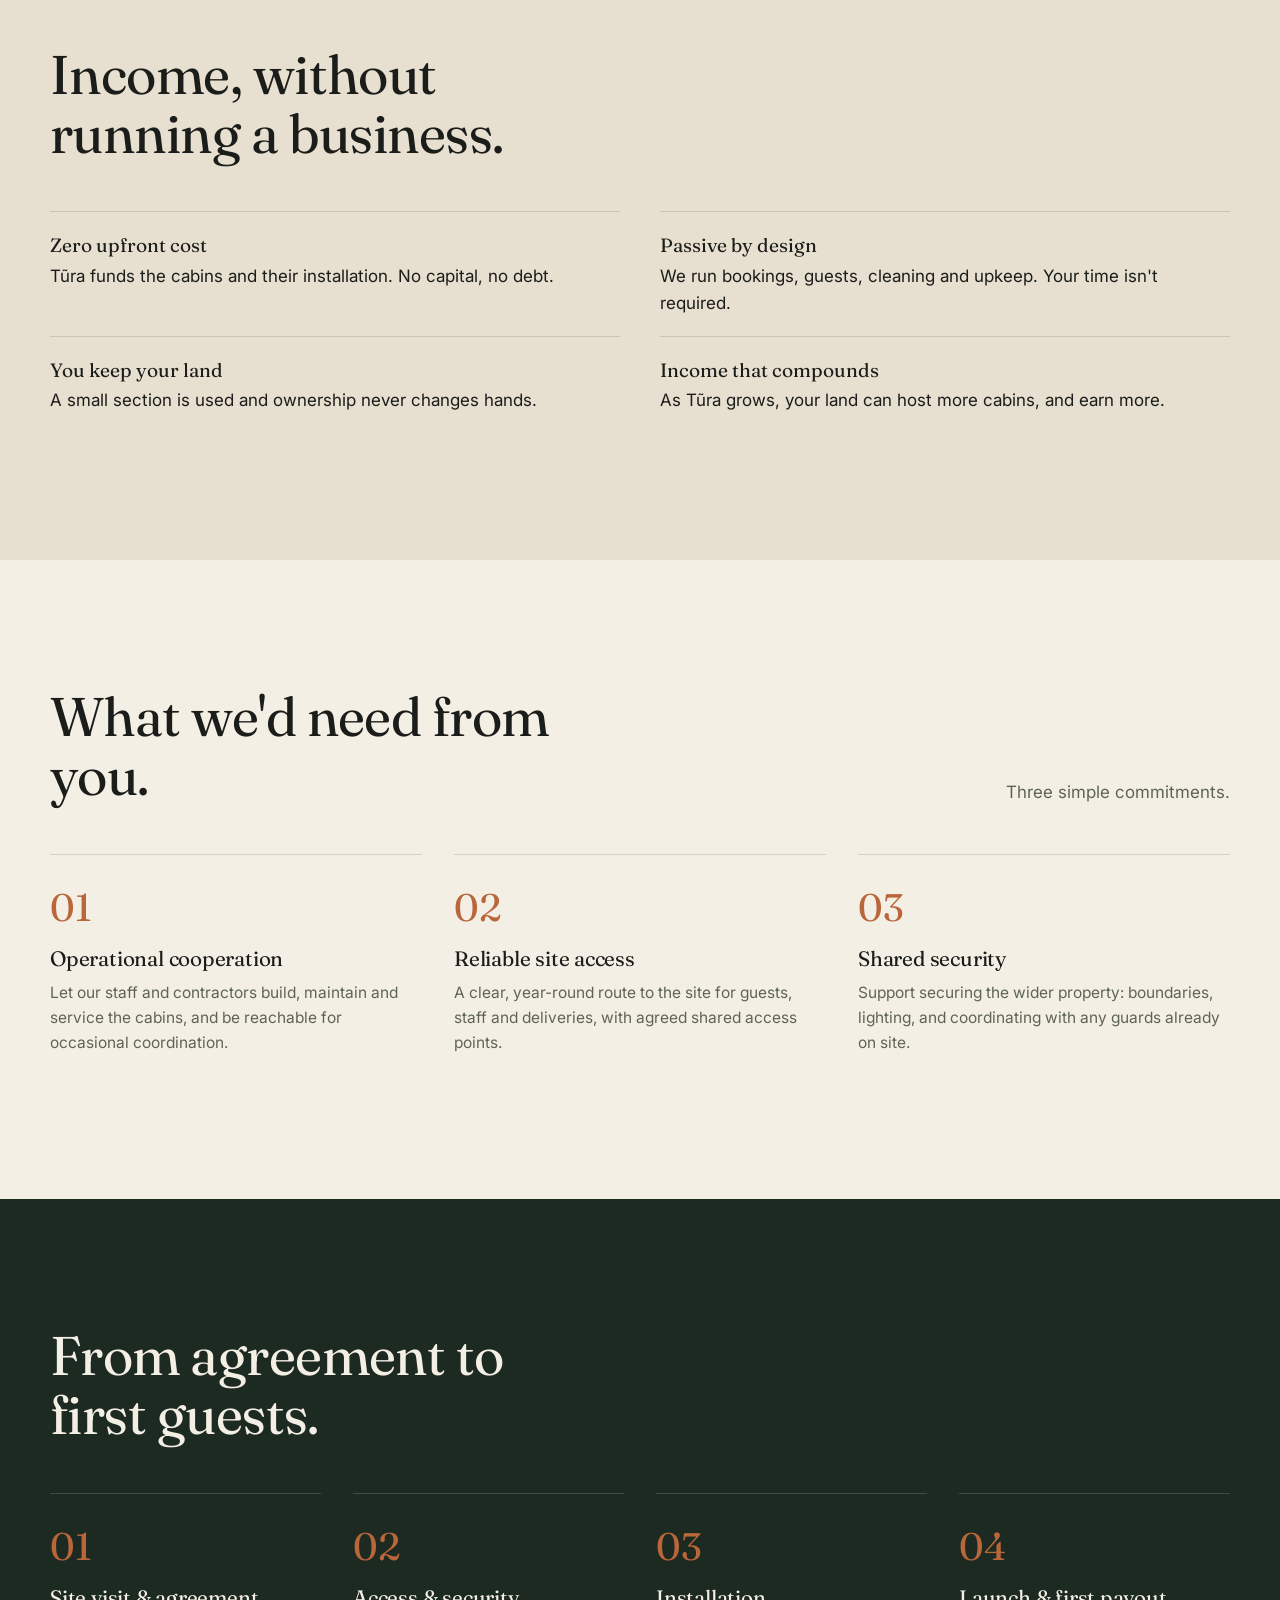
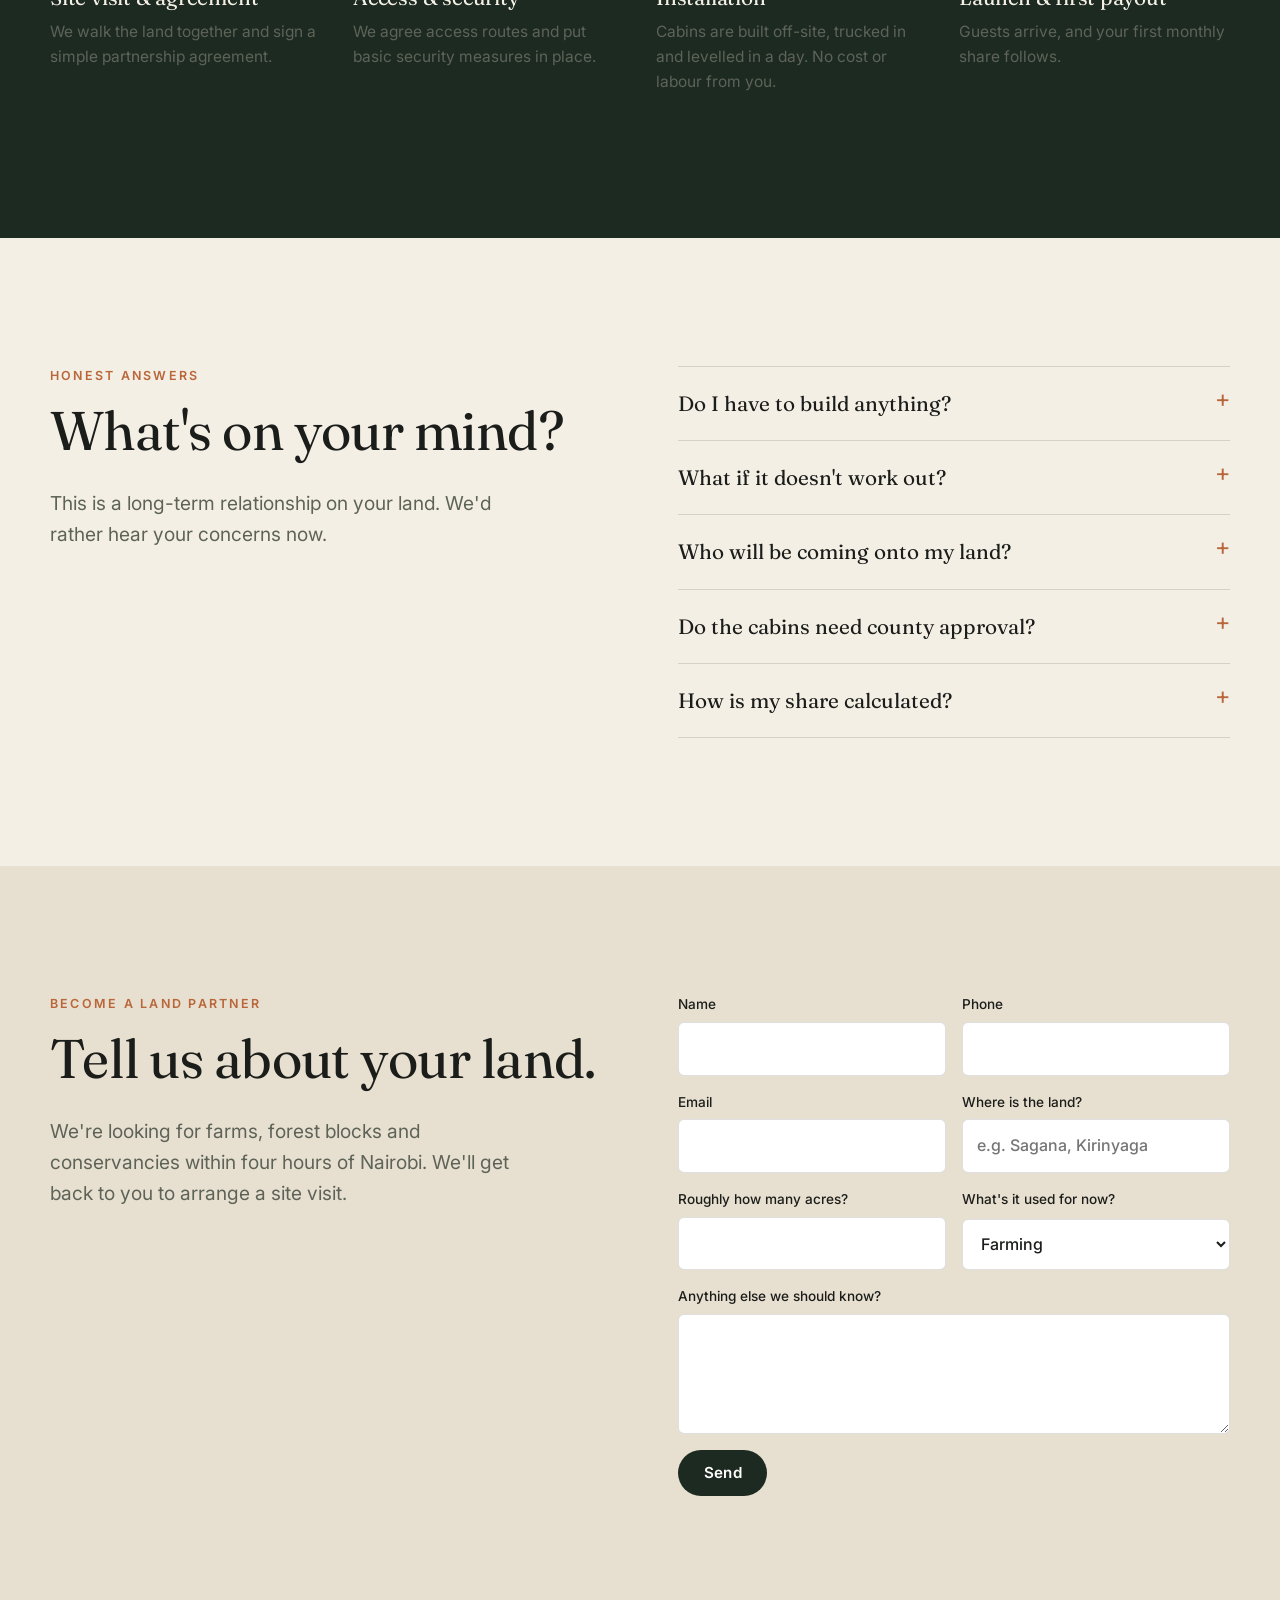
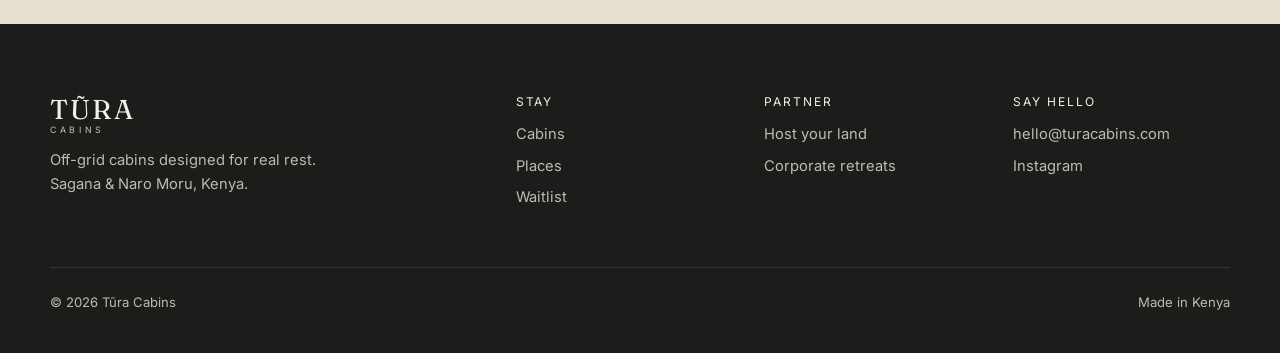
==== commit 5d91ecc4: "Use hello@turacabins.com as the contact email Co-Authored-By: Claude Opus 5.5 (1M context) <noreply@" ====
--- a/host/index.html
+++ b/host/index.html
@@ -238,13 +238,13 @@
         <h4>Partner</h4>
         <ul>
           <li><a href="/host/">Host your land</a></li>
-          <li><a href="mailto:hello@turacabins.co?subject=Corporate%20retreats">Corporate retreats</a></li>
+          <li><a href="mailto:hello@turacabins.com?subject=Corporate%20retreats">Corporate retreats</a></li>
         </ul>
       </div>
       <div>
         <h4>Say hello</h4>
         <ul>
-          <li><a href="mailto:hello@turacabins.co">hello@turacabins.co</a></li>
+          <li><a href="mailto:hello@turacabins.com">hello@turacabins.com</a></li>
           <li><a href="https://instagram.com/" rel="noopener">Instagram</a></li>
         </ul>
       </div>
--- a/assets/css/styles.css
+++ b/assets/css/styles.css
@@ -243,6 +243,7 @@
   border: 1px solid var(--line);
 }
 .cabin .ph { border-radius: 0; aspect-ratio: 4 / 3; }
+.cards--2 .cabin .ph { aspect-ratio: 16 / 9; }
 .cabin__body { padding: 26px 26px 30px; display: flex; flex-direction: column; flex: 1; }
 .cabin__price { font-family: var(--serif); font-size: 1.9rem; margin: 0.2em 0 0.1em; }
 .cabin__price small { font-family: var(--sans); font-size: 0.85rem; color: var(--muted); }
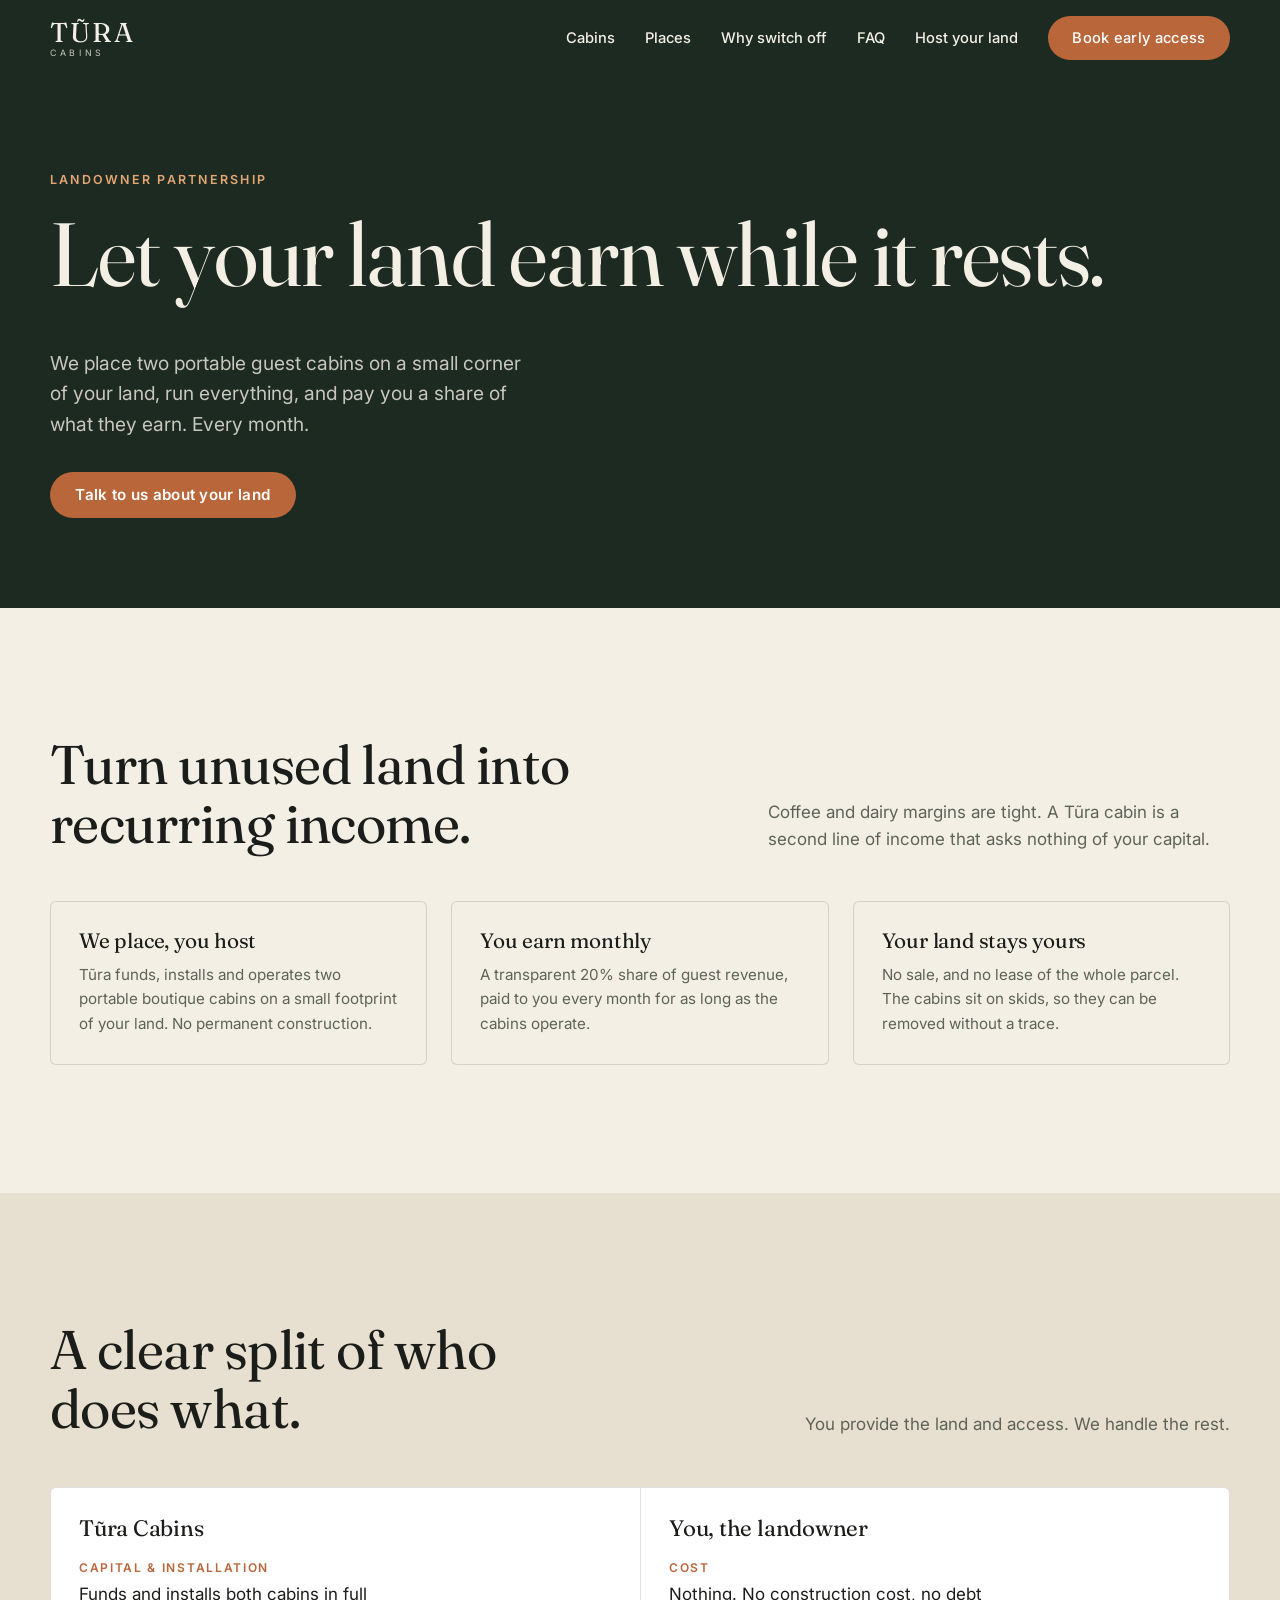
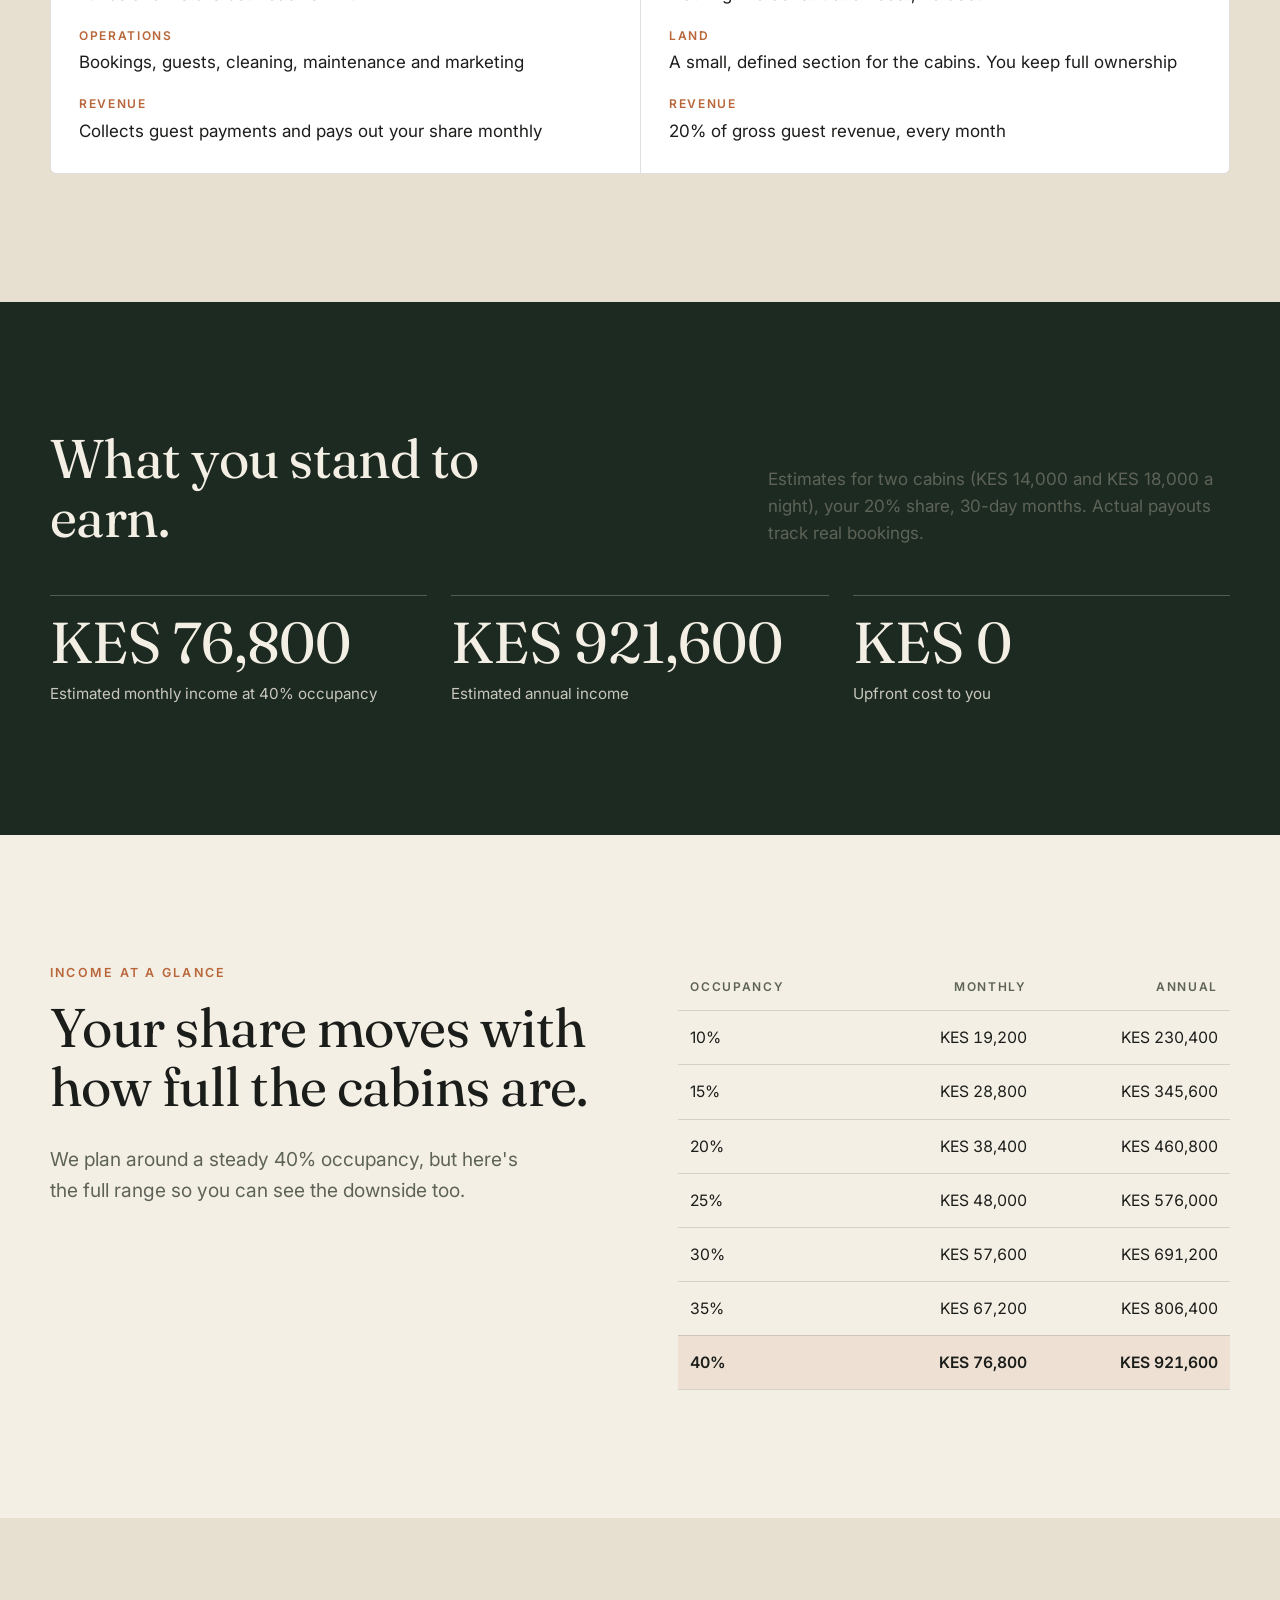
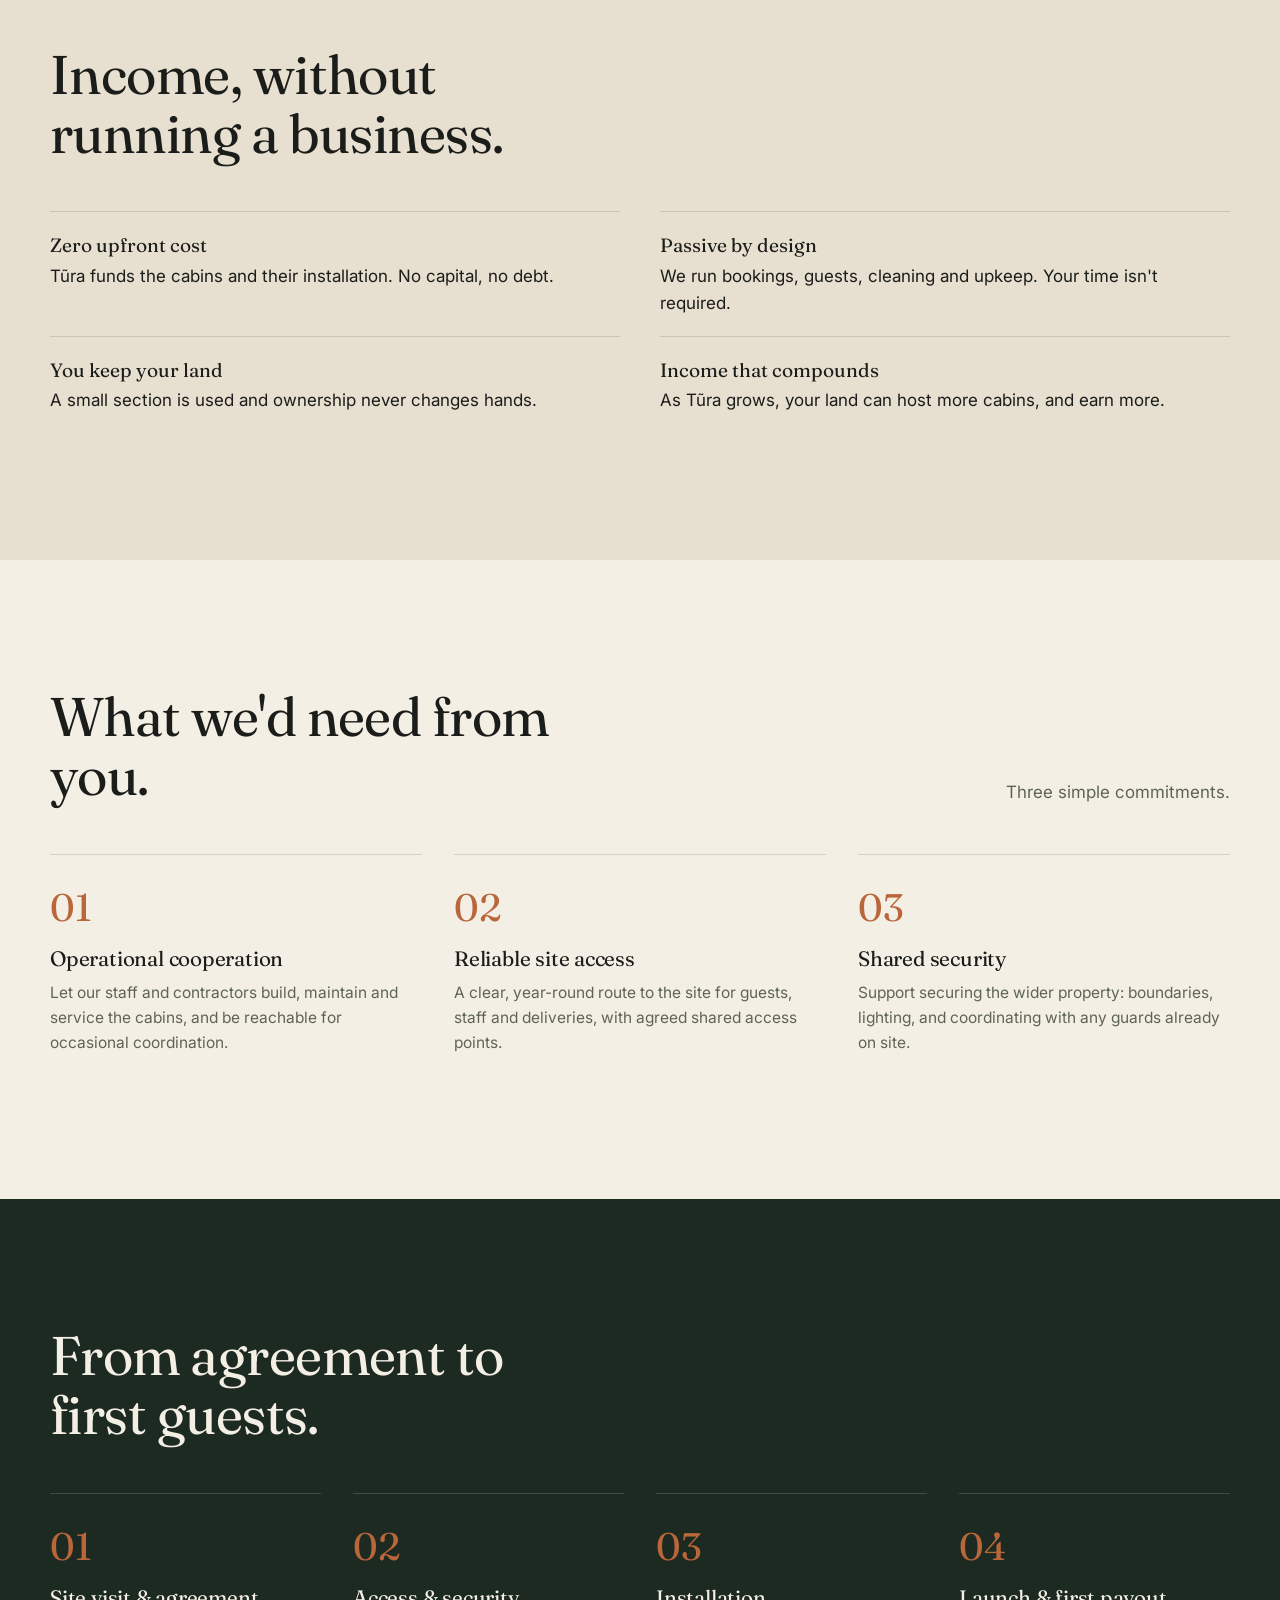
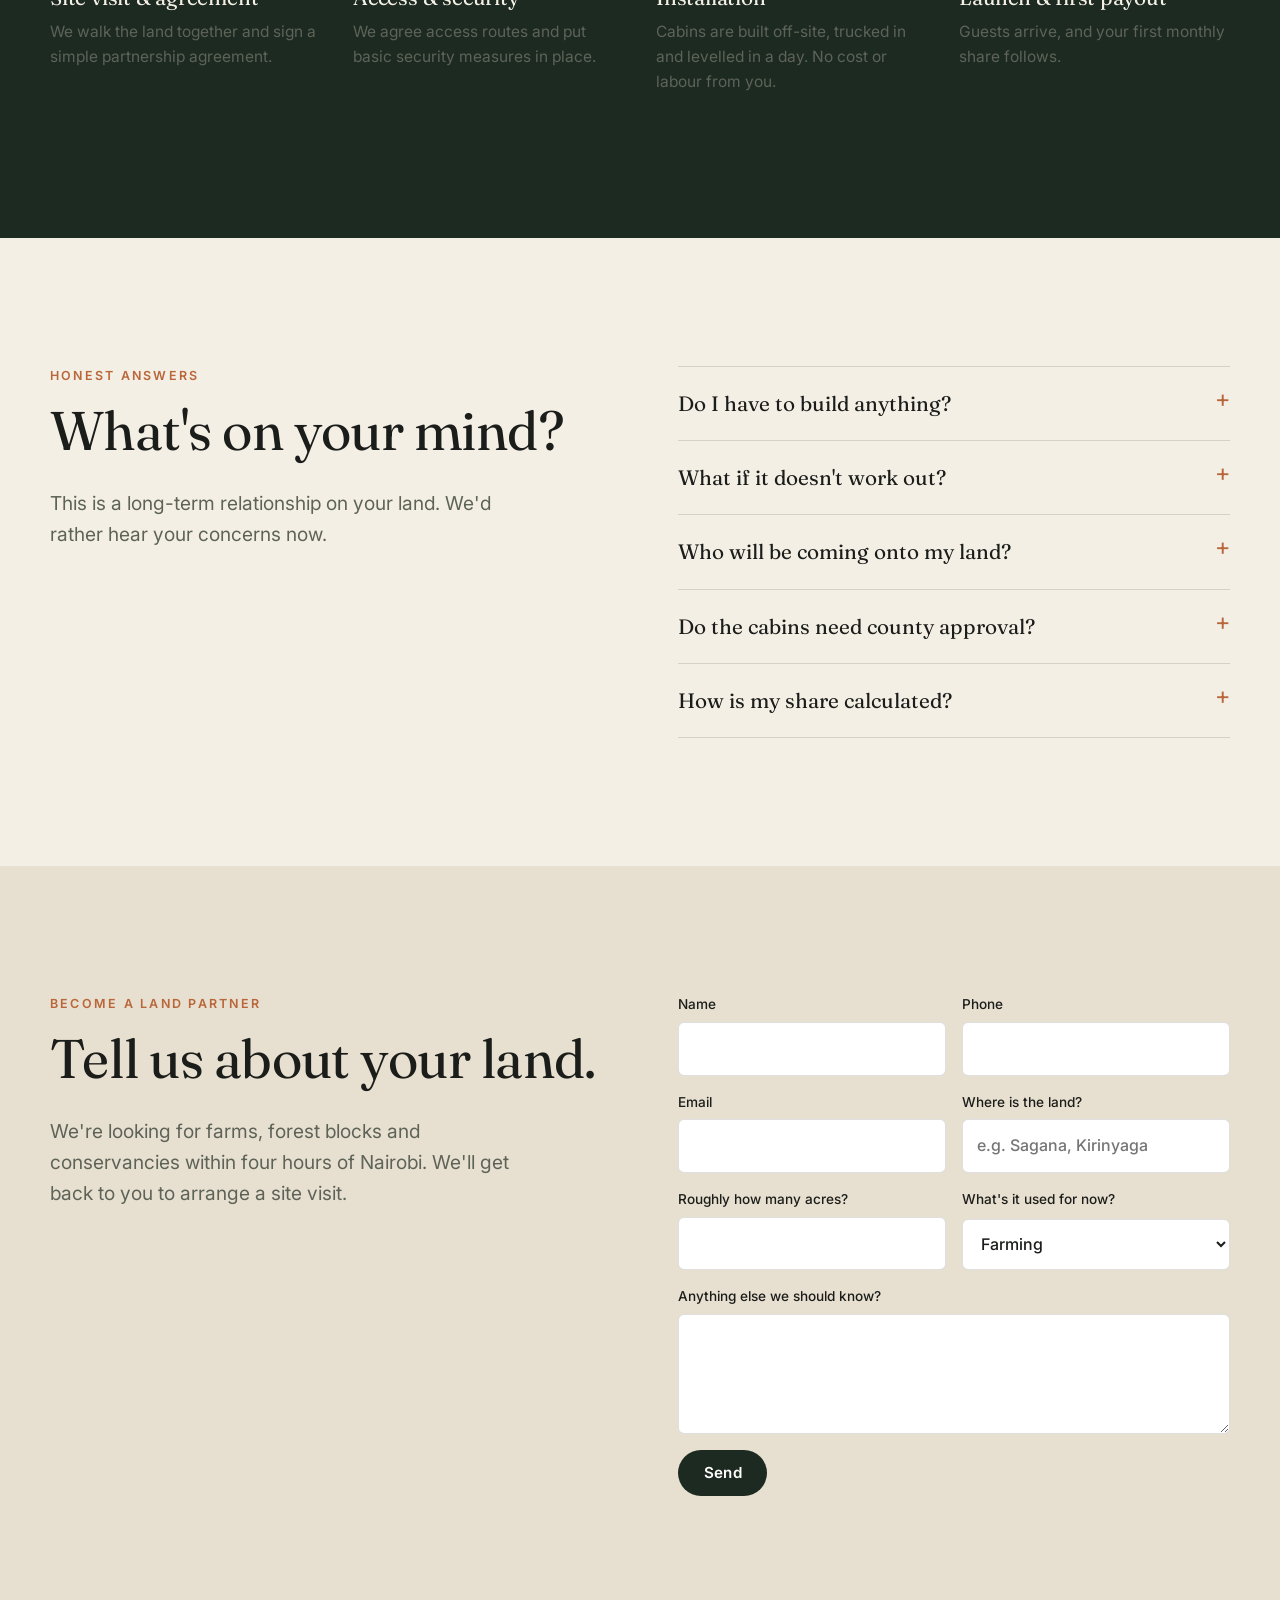
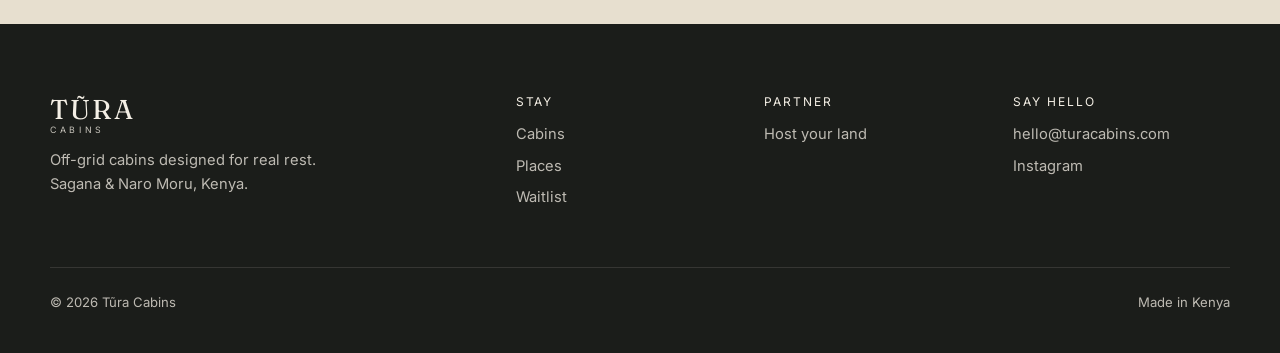
==== commit 7c905661: "Remove the Corporate retreats footer link Co-Authored-By: Claude Opus 5.5 (1M context) <noreply@anth" ====
--- a/host/index.html
+++ b/host/index.html
@@ -238,7 +238,6 @@
         <h4>Partner</h4>
         <ul>
           <li><a href="/host/">Host your land</a></li>
-          <li><a href="mailto:hello@turacabins.com?subject=Corporate%20retreats">Corporate retreats</a></li>
         </ul>
       </div>
       <div>
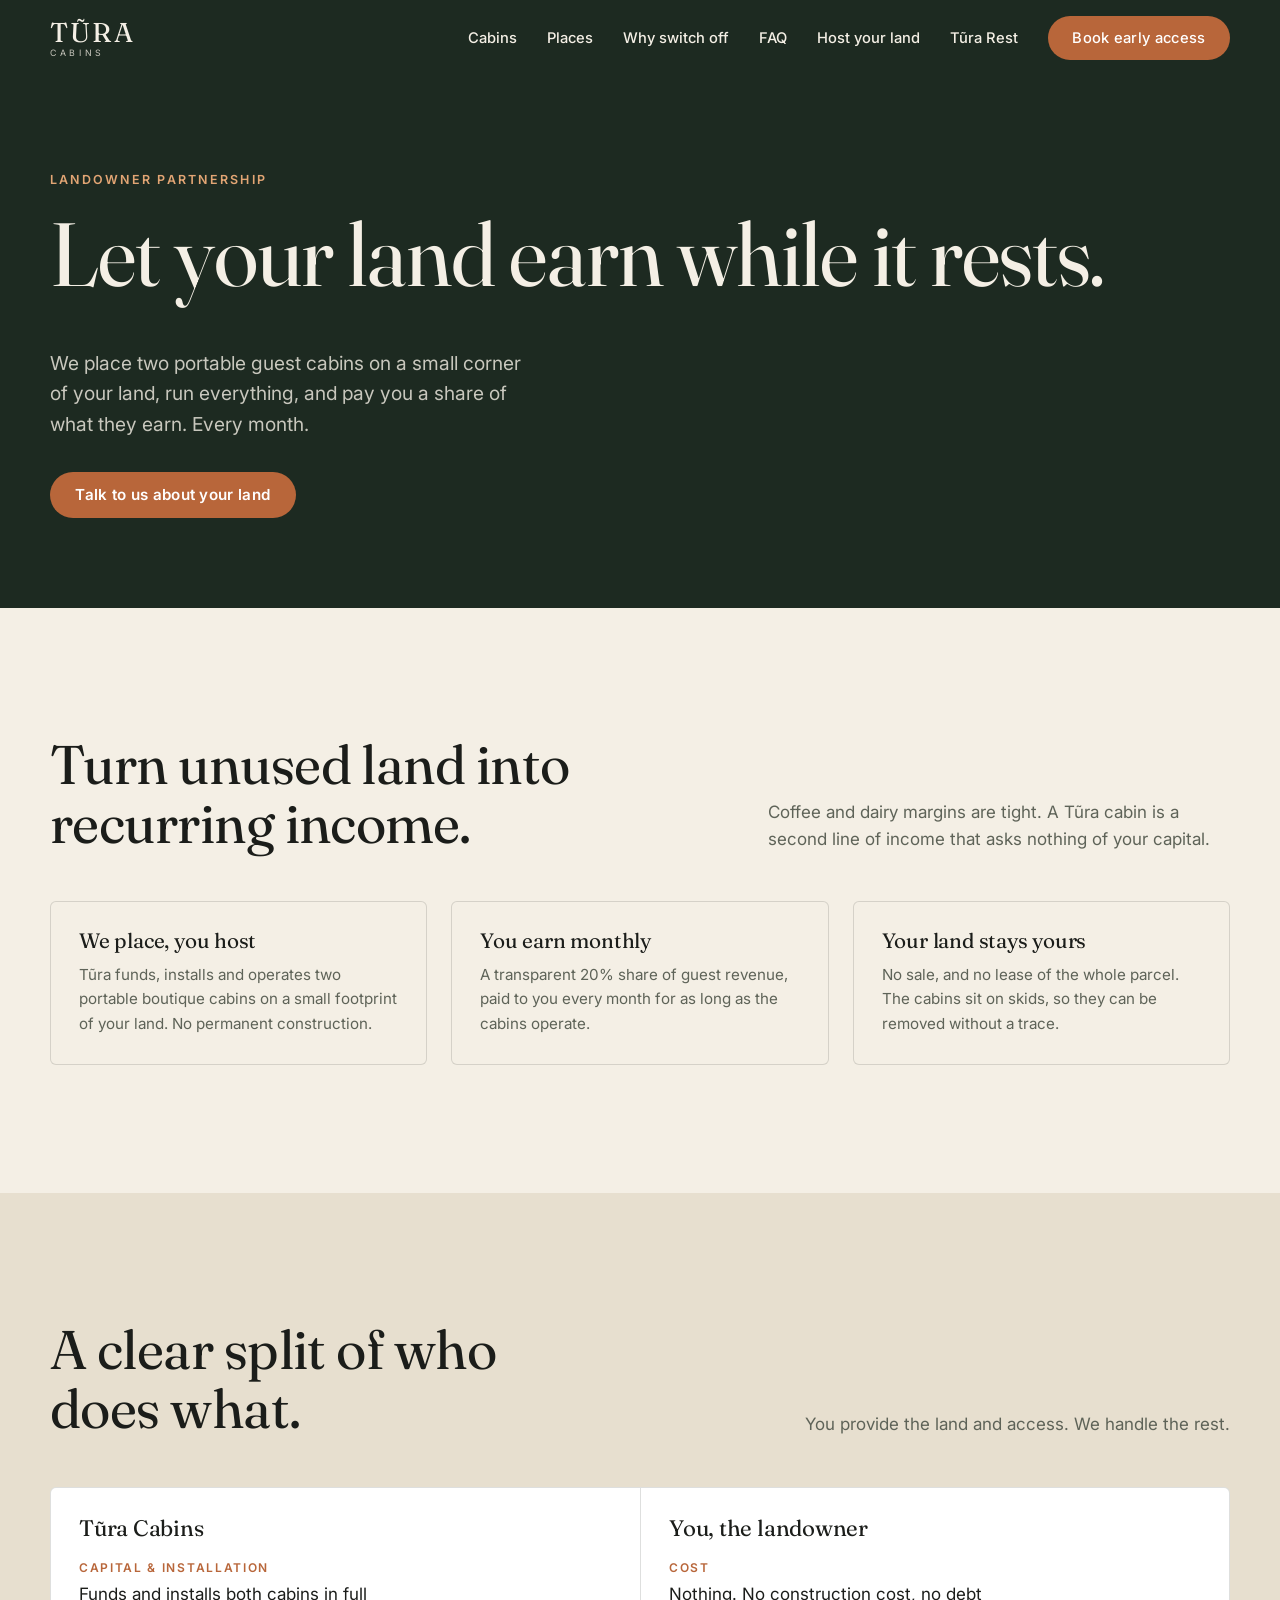
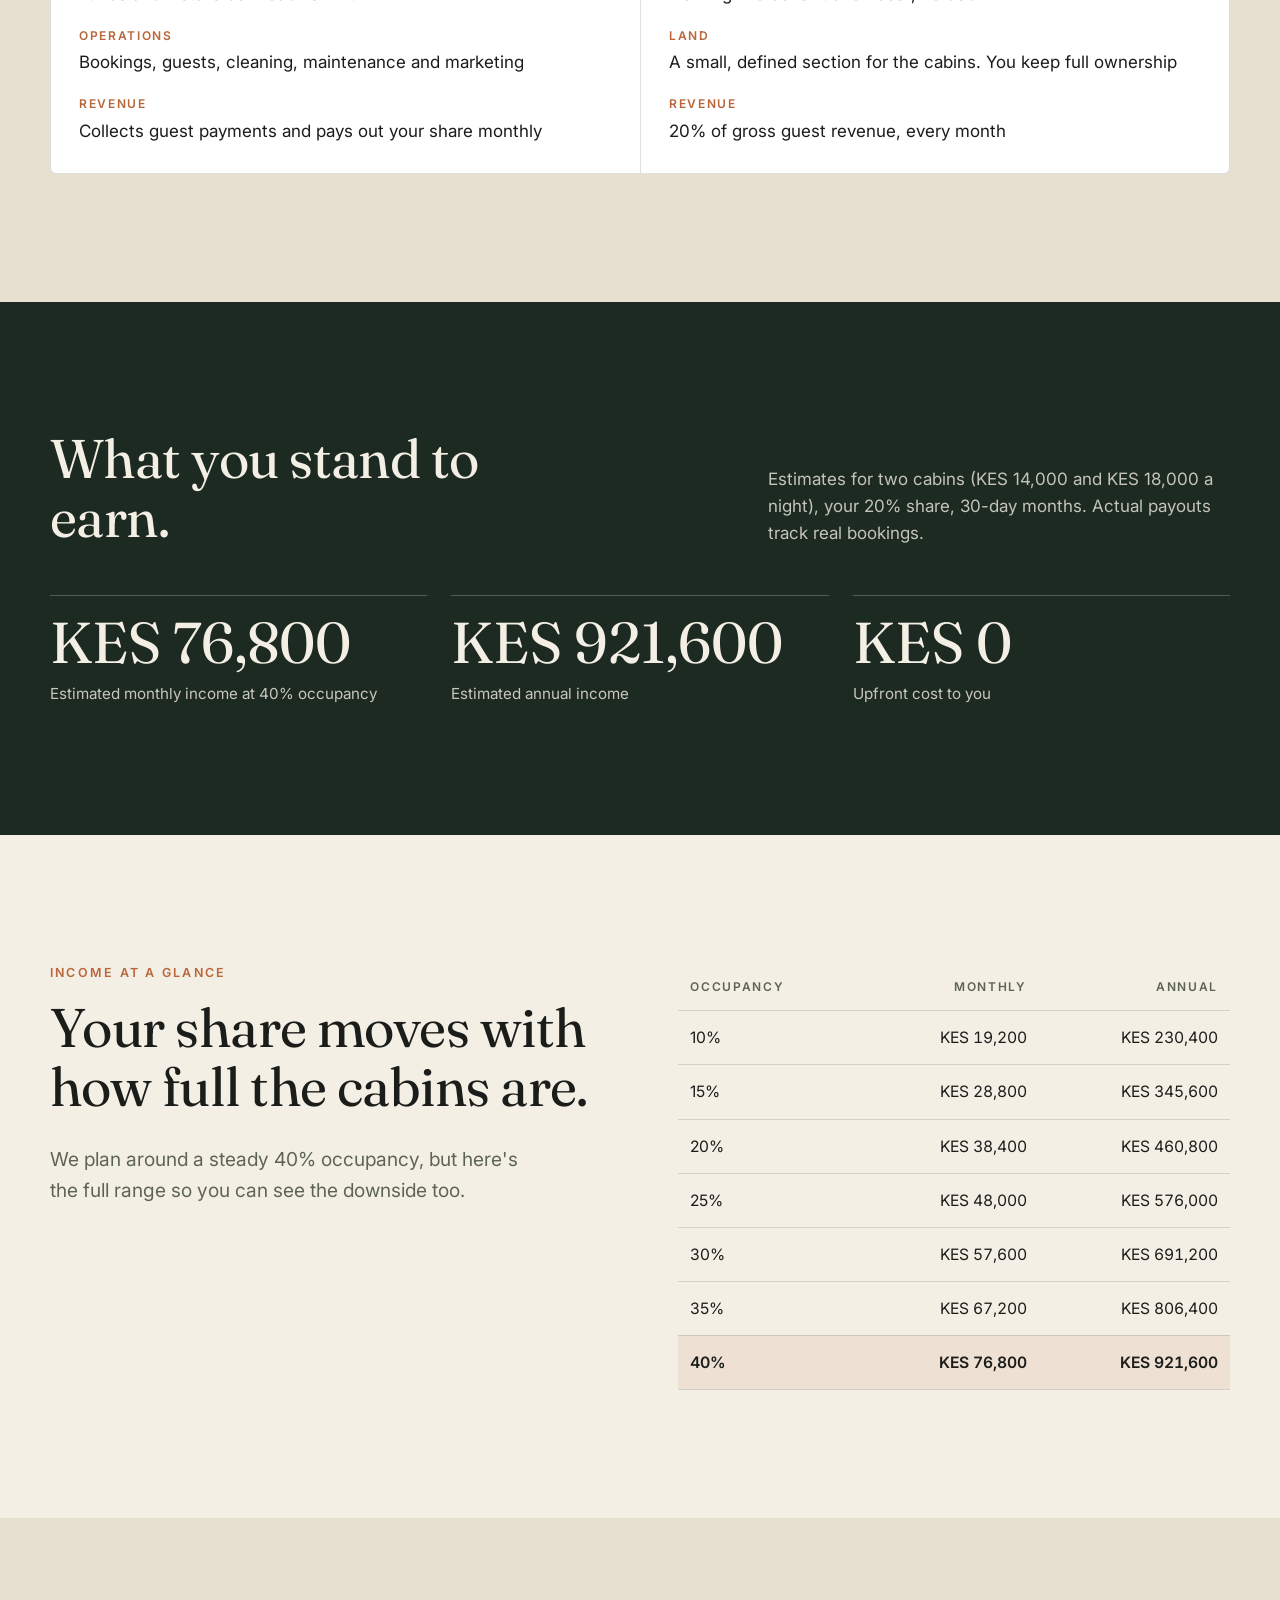
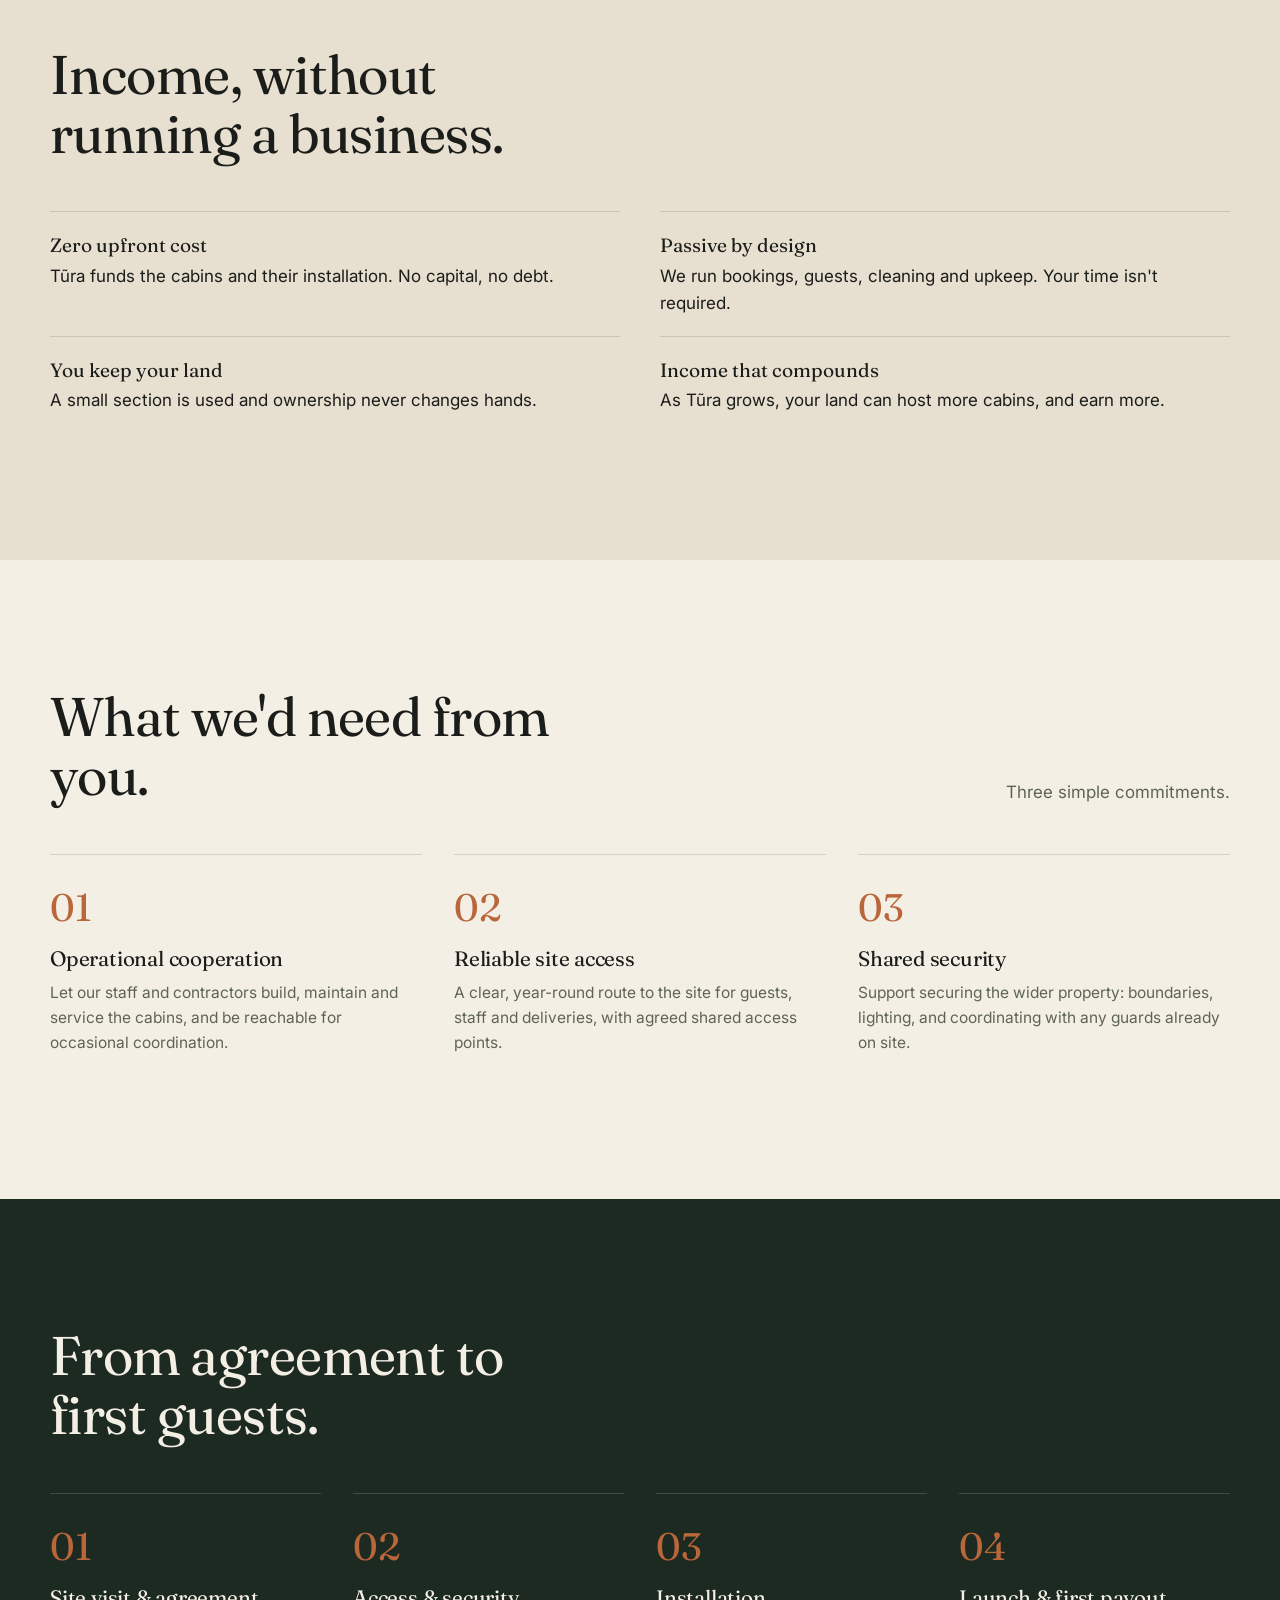
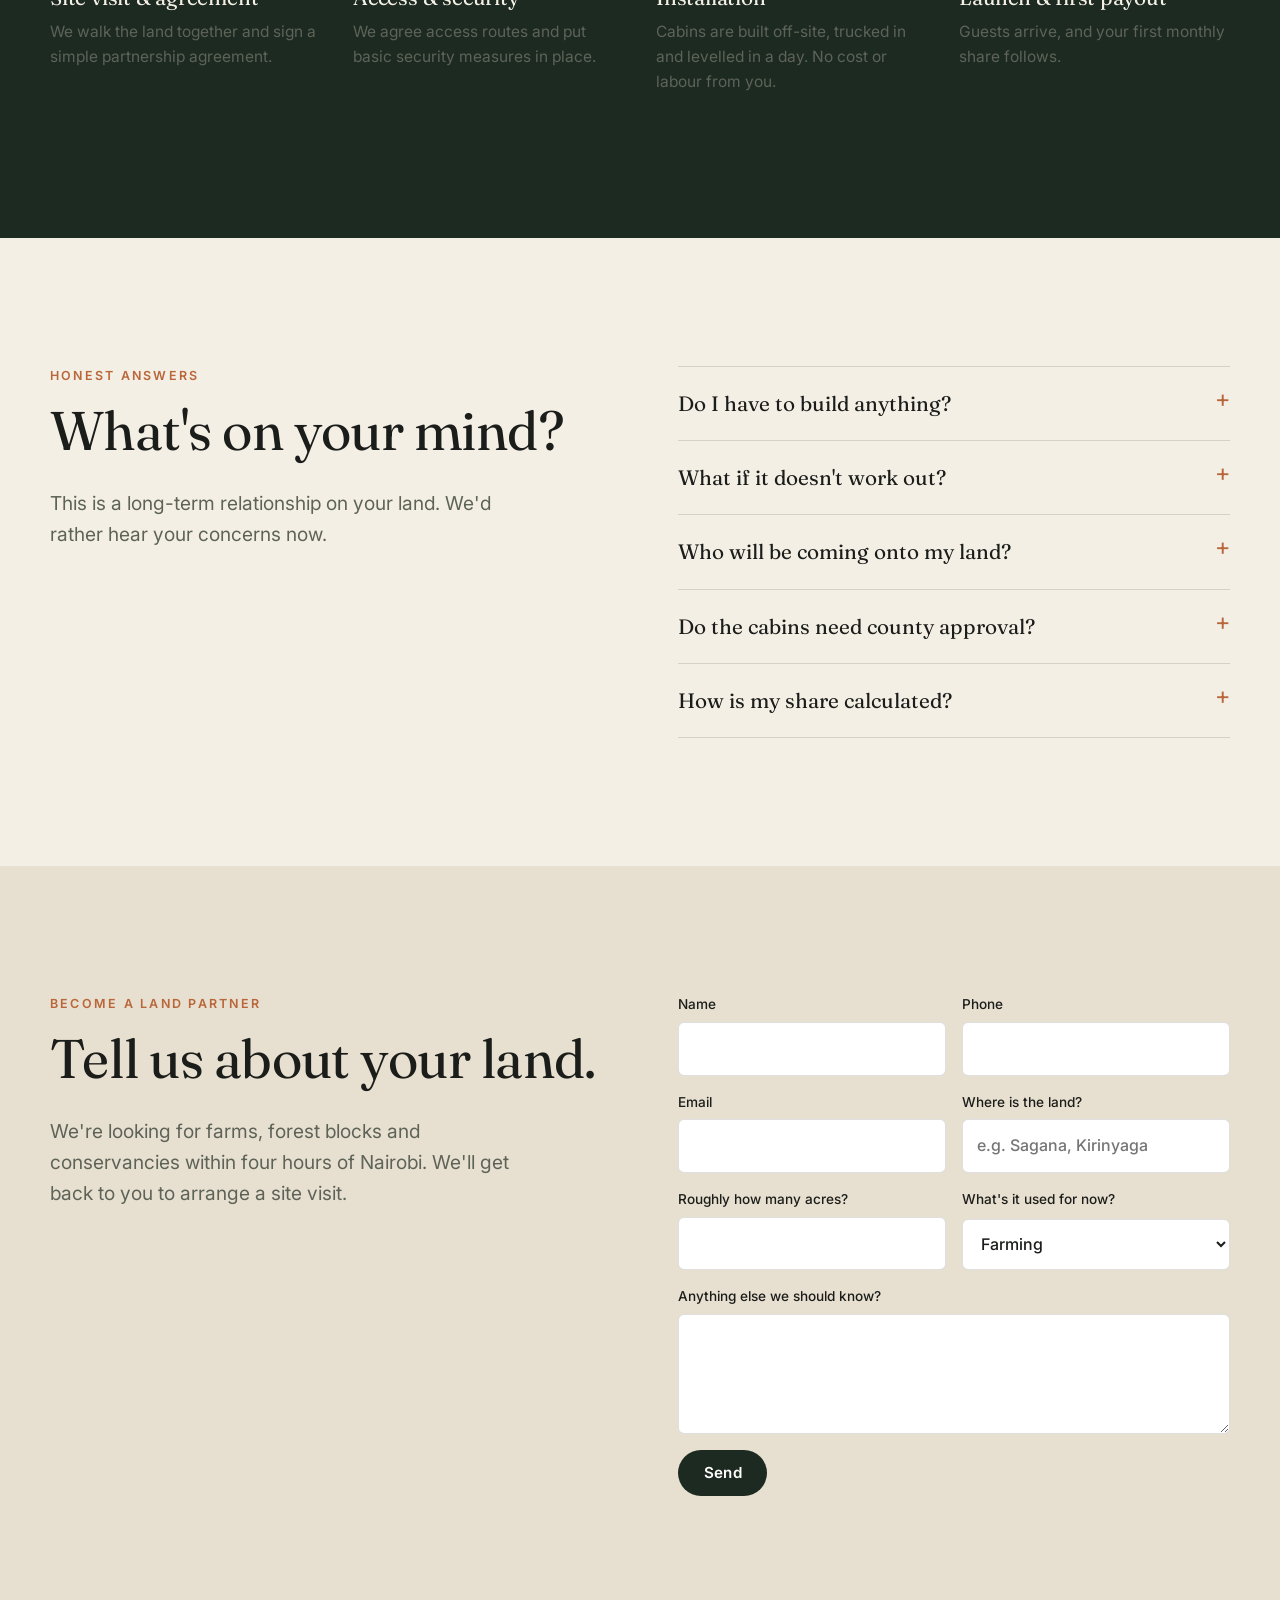
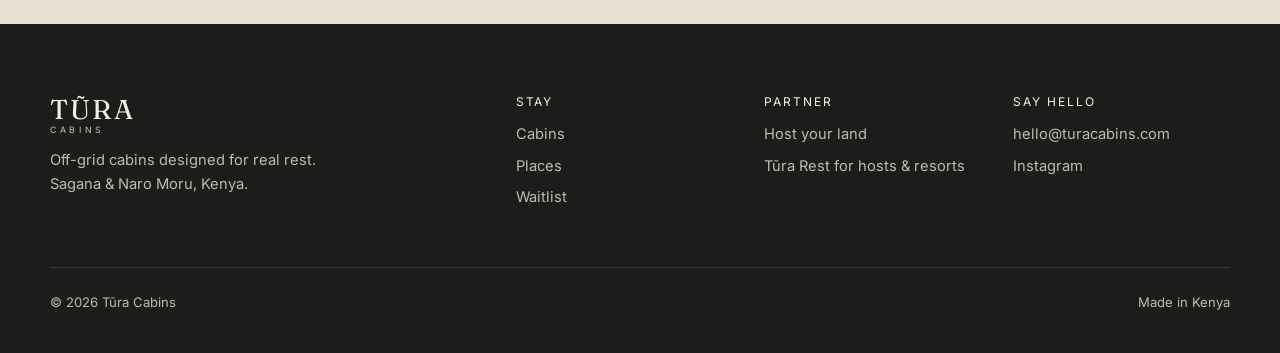
==== commit 1f6c84a3: "Add Tũra Rest page for Airbnb hosts, resorts and lodges New /rest/ page explains the Tũra Rest partn" ====
--- a/host/index.html
+++ b/host/index.html
@@ -27,6 +27,7 @@
       <li><a href="/#why">Why switch off</a></li>
       <li><a href="/#faq">FAQ</a></li>
       <li><a href="/host/">Host your land</a></li>
+      <li><a href="/rest/">Tũra Rest</a></li>
       <li><a href="/#waitlist" class="btn">Book early access</a></li>
     </ul>
   </nav>
@@ -238,6 +239,7 @@
         <h4>Partner</h4>
         <ul>
           <li><a href="/host/">Host your land</a></li>
+          <li><a href="/rest/">Tũra Rest for hosts &amp; resorts</a></li>
         </ul>
       </div>
       <div>
--- a/assets/css/styles.css
+++ b/assets/css/styles.css
@@ -209,6 +209,7 @@
 .section-head { display: flex; justify-content: space-between; align-items: end; gap: 24px; margin-bottom: 48px; flex-wrap: wrap; }
 .section-head h2 { margin: 0; max-width: 16ch; }
 .section-head p { max-width: 42ch; margin: 0; color: var(--muted); }
+.section--dark .section-head p { color: rgba(244, 239, 229, 0.78); }
 
 /* Placeholder imagery */
 .ph {
